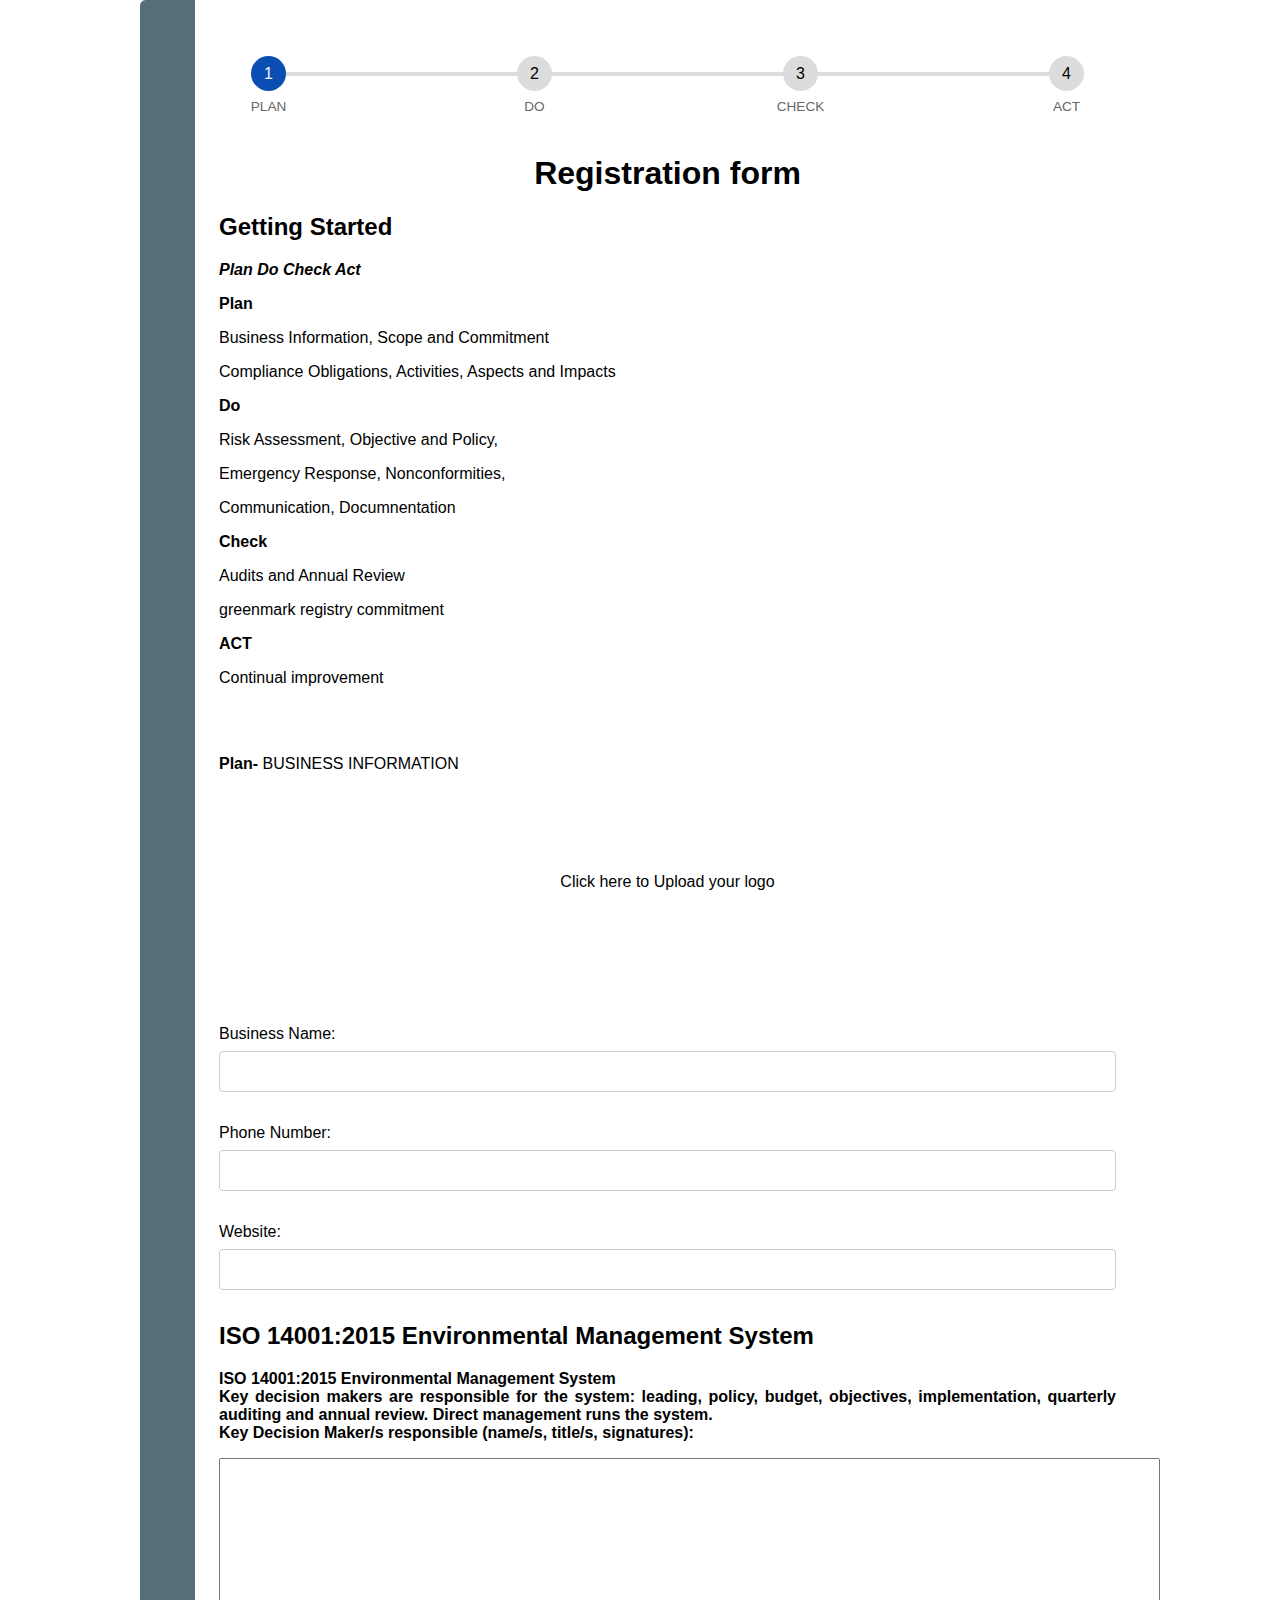
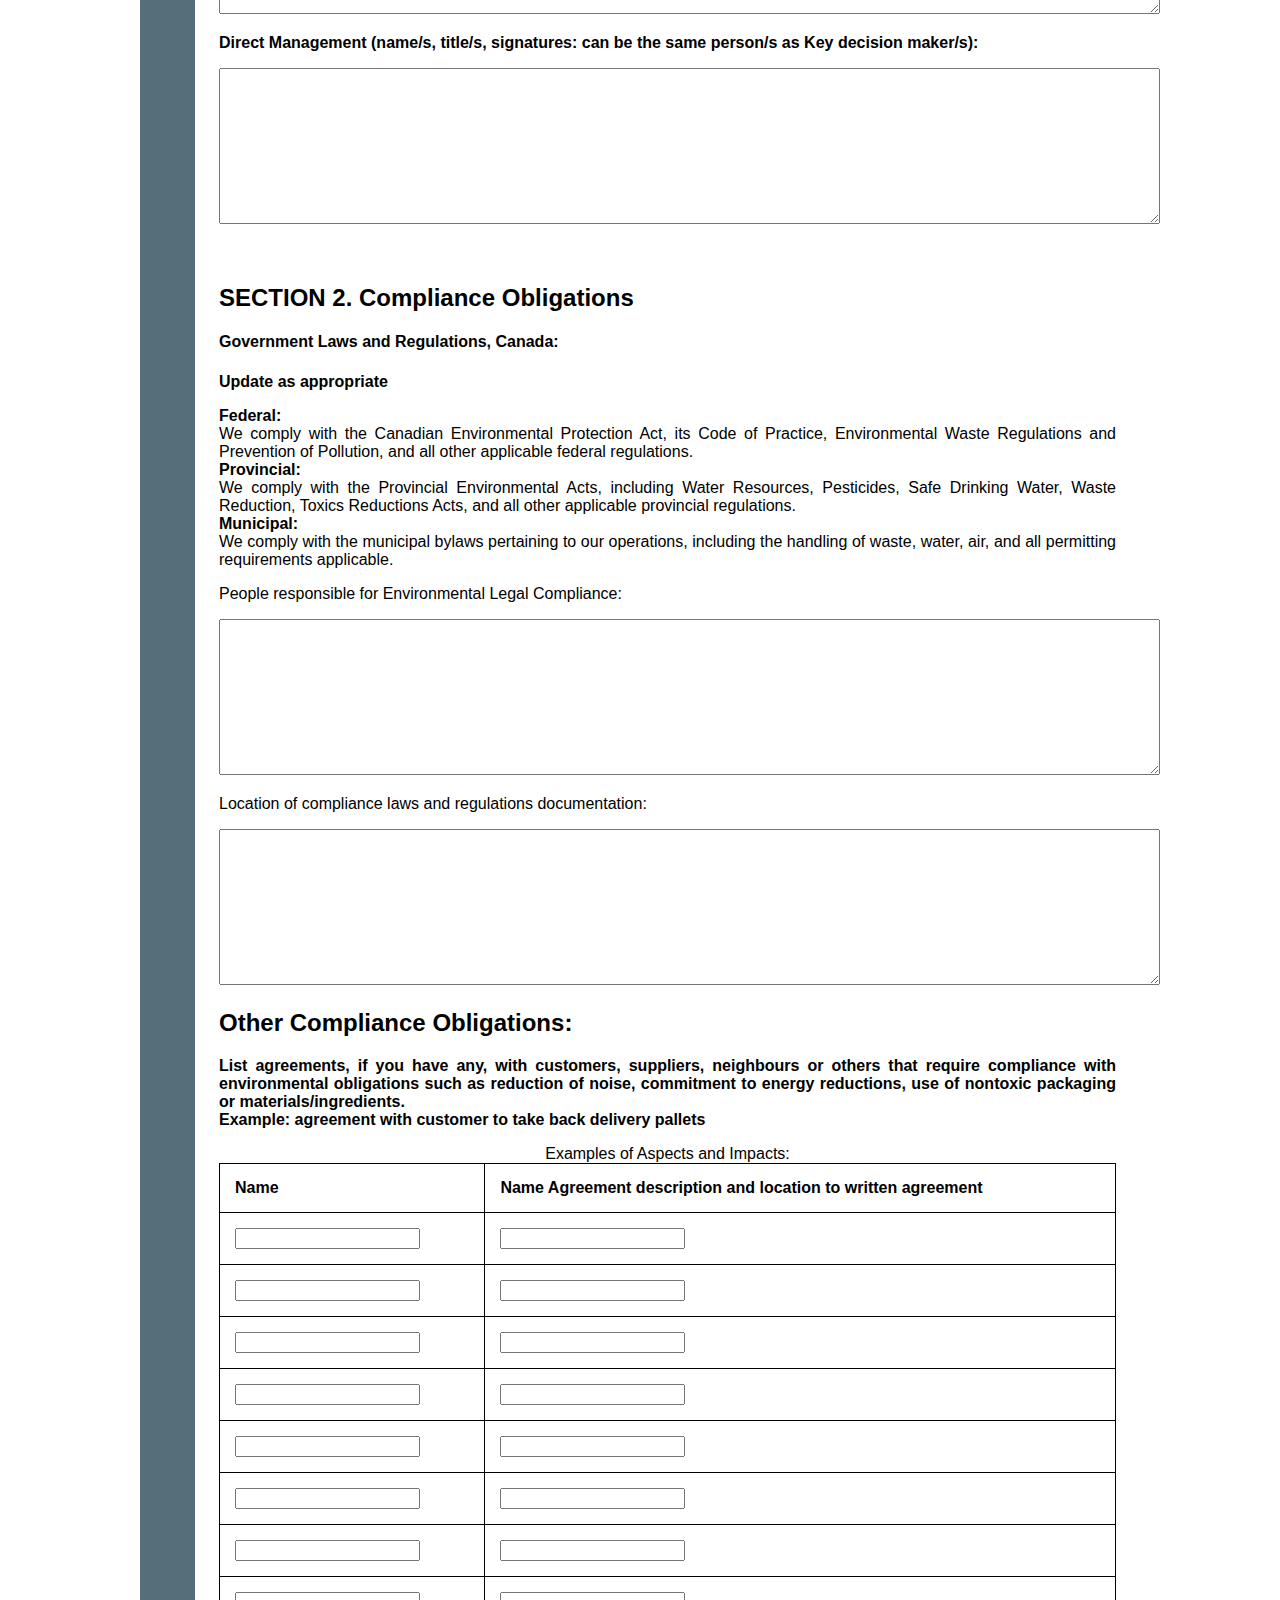
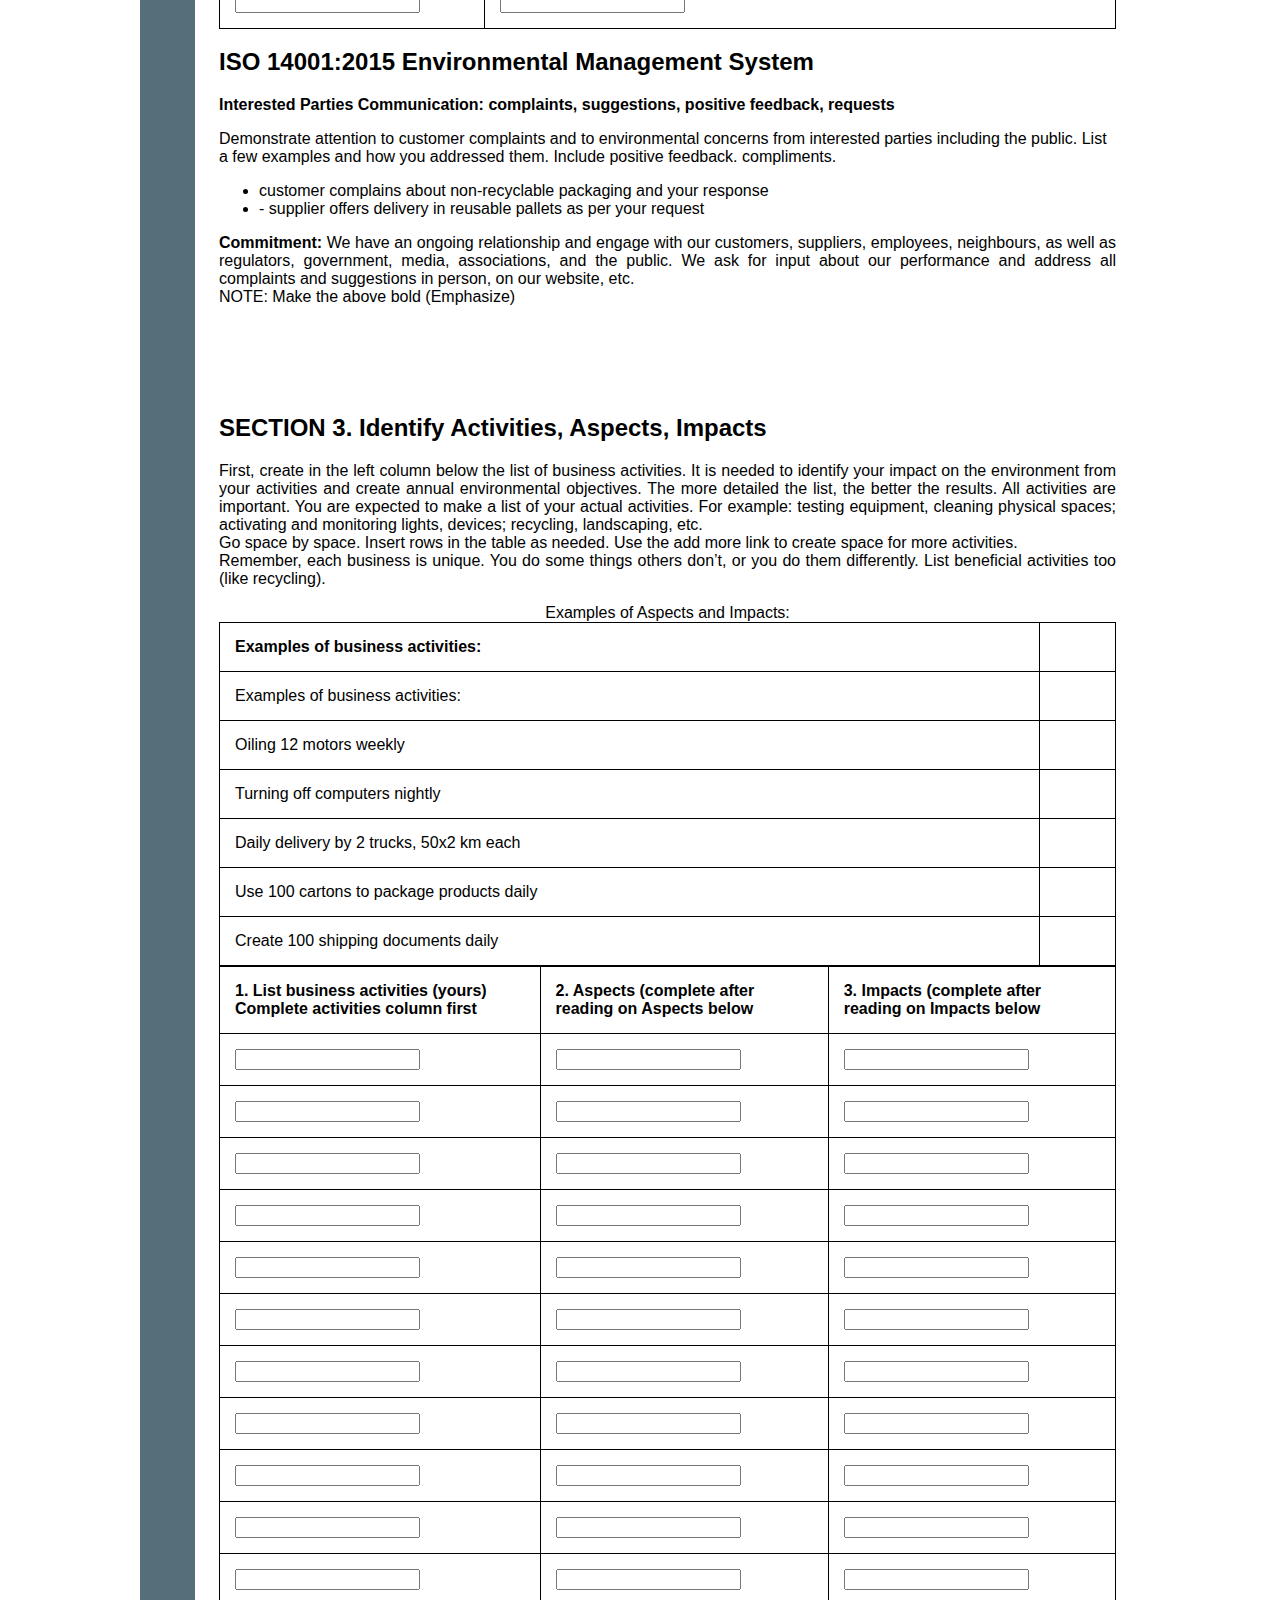
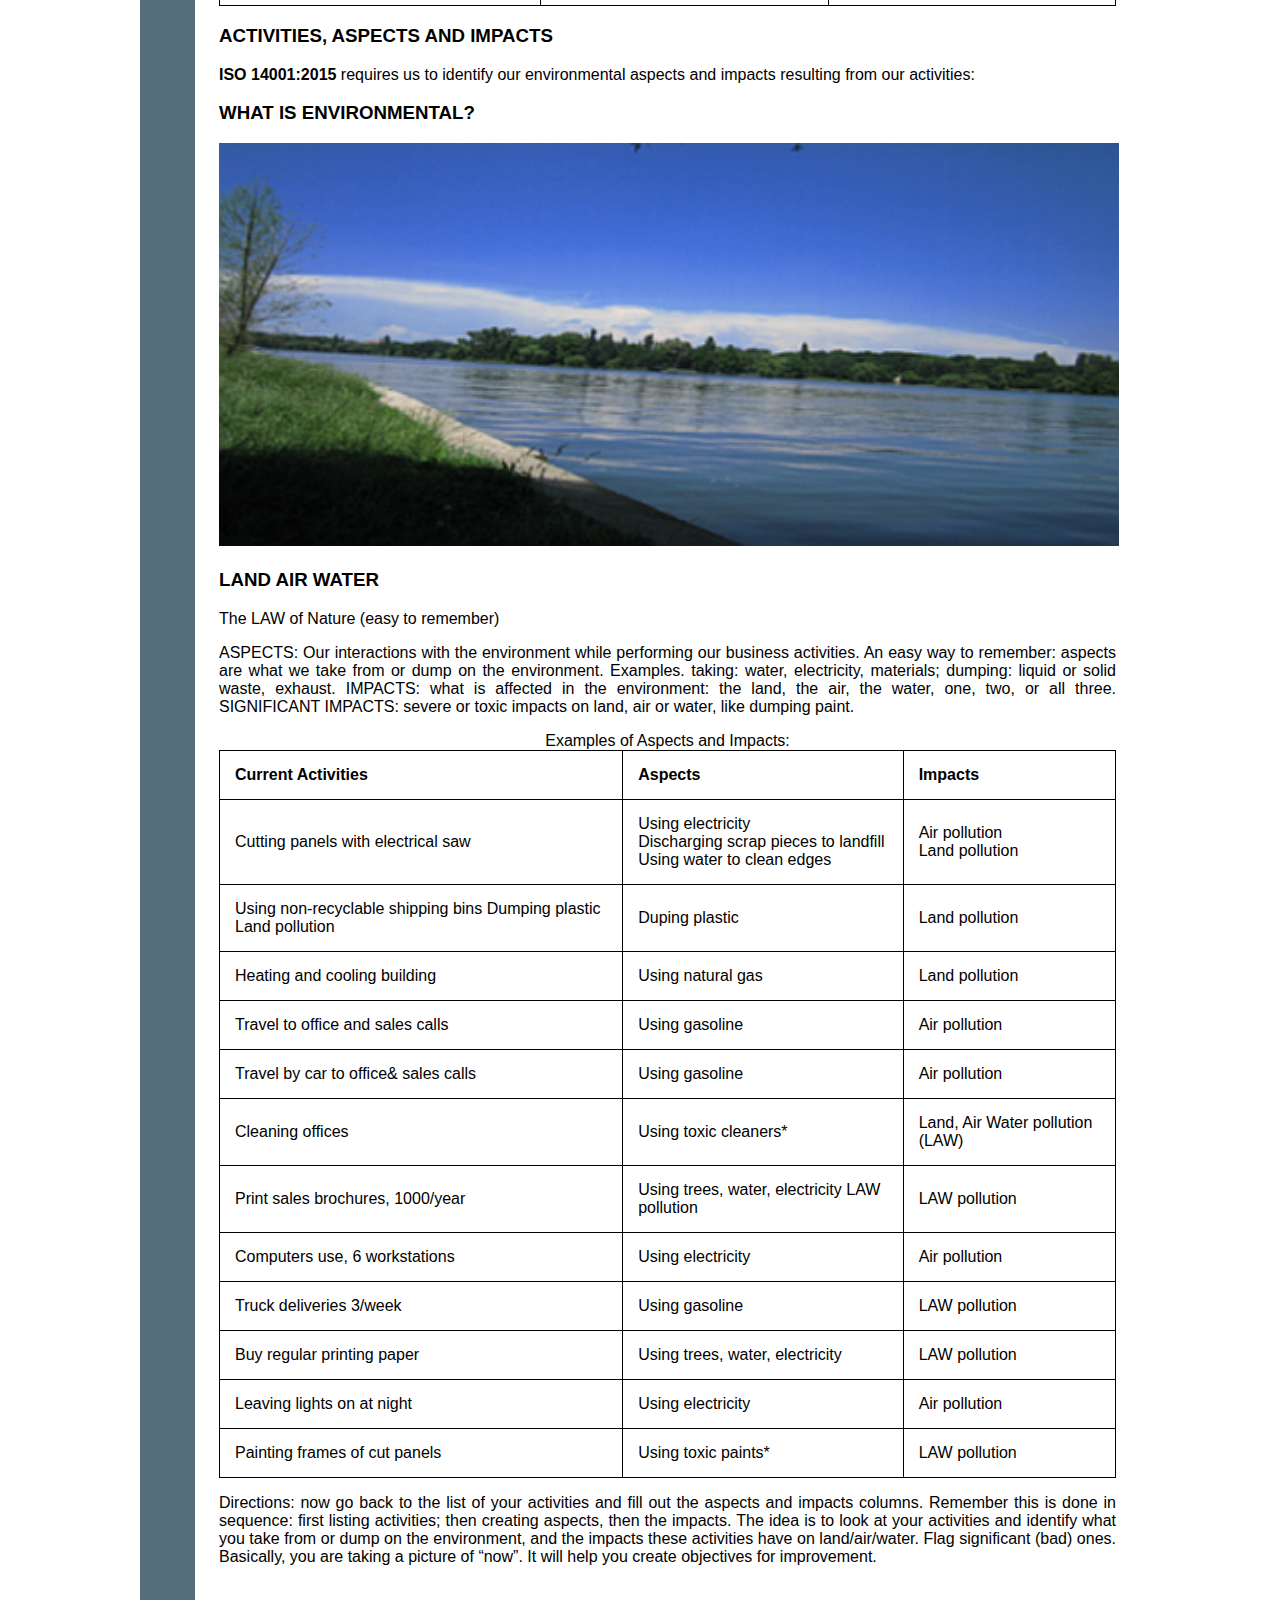
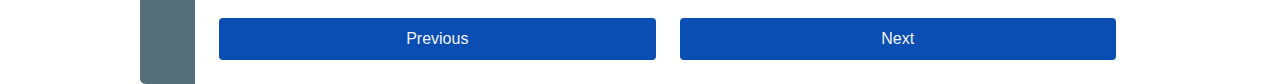
==== index.html @ 04551103 "This is the first form, and it has been segmented into four sections" ====
<!DOCTYPE html>
<html lang="en">

<head>
    <meta charset="UTF-8" />
    <meta http-equiv="X-UA-Compatible" content="IE=edge" />
    <meta name="viewport" content="width=device-width, initial-scale=1.0" />
    <link rel="stylesheet" href="styling.css" />
    <script src="script.js" defer></script>
    <title>Registraion Form</title>
</head>

<body>

    <form class="form">

        <div class="progressbar">
            <div class="progress" id="progress"></div>

            <div class="progress-step progress-step-active" data-title="PLAN"></div>
            <div class="progress-step" data-title="DO"></div>
            <div class="progress-step" data-title="CHECK"></div>
            <div class="progress-step" data-title="ACT"></div>
            <!-- <div class="progress-step" data-title="Section 5"></div>
            <div class="progress-step" data-title="Section 6"></div>
            <div class="progress-step" data-title="Section 7"></div>
            <div class="progress-step" data-title="Section 8"></div>
            <div class="progress-step" data-title="Section 9"></div>
            <div class="progress-step" data-title="Section 10"></div>
            <div class="progress-step" data-title="Section 11"></div> -->
        </div>

        <h1 class="text-center">Registration form</h1>


        <div class="form-step form-step-active">
            <h2>Getting Started</h2>
            <p><strong><em>Plan Do Check Act</em></strong></p>
            <p><strong> Plan</strong></p>

            <p>Business Information, Scope and Commitment</p>
            <p>Compliance Obligations, Activities, Aspects and Impacts</p>

            <p><strong>Do</strong></p>
            <p>Risk Assessment, Objective and Policy,</p>
            <p>Emergency Response, Nonconformities,</p>
            <p>Communication, Documnentation</p>

            <p><strong>Check</strong></p>
            <p>Audits and Annual Review</p>
            <p>greenmark registry commitment</p>

            <p><strong>ACT</strong></p>
            <p>Continual improvement</p>


            <br><br>
            <!-- <div class="">
                <a href="#" class="btn btn-next width-50 ml-auto">Next</a>
            </div> -->
        



            <!-- Section 1 -->
       
            <p><strong>Plan-</strong> BUSINESS INFORMATION</p>
            <div class="business_logo">
                <p><input type="file" accept="image/*" name="image" id="file" onchange="loadFile(event)"
                        style="display: none;"></p>
                <p><label class="upload_logo" for="file" style="cursor: pointer;">Click here to Upload your logo</label>
                </p>
                <p class="logo_output"><img id="output" width="200" /></p>
            </div>

            <div class="input-group">
                <label for="username">Business Name:</label>
                <input type="text" name="username" id="business-name" class="input" />
            </div>

            <div class="input-group">
                <label for="username">Phone Number:</label>
                <input type="number" name="username" id="business-name" class="input" />
            </div>

            <div class="input-group">
                <label for="sername">Website:</label>
                <input type="text" name="username" id="business-name" class="input" />
            </div>

            <div>
                <h2>ISO 14001:2015 Environmental Management System </h2>
                <P><strong>ISO 14001:2015 Environmental Management System <br>Key decision makers are responsible for
                        the system: leading, policy, budget, objectives, implementation, quarterly auditing and annual
                        review. Direct management runs the system. <br>Key Decision Maker/s responsible (name/s,
                        title/s, signatures): </strong></P>

                <textarea name="" id="" cols="115" rows="10"></textarea>

                <p><strong>Direct Management (name/s, title/s, signatures: can be the same person/s as Key decision
                        maker/s):</strong></p>
                <textarea name="" id="" cols="115" rows="10"></textarea>
            </div>

            <br><br>
           
        



            <!-- Section 2 -->
        
            <h2>SECTION 2. Compliance Obligations</h2>
            <h4>Government Laws and Regulations, Canada: </h4>
            <p><strong>Update as appropriate</strong></p>
            <p><strong>Federal:</strong> <br>
                We comply with the Canadian Environmental Protection Act, its Code of Practice, Environmental Waste
                Regulations and Prevention of Pollution, and all other applicable federal regulations. <br>
                <strong>Provincial:</strong> <br>
                We comply with the Provincial Environmental Acts, including Water Resources, Pesticides, Safe Drinking
                Water, Waste Reduction, Toxics Reductions Acts, and all other applicable provincial regulations. <br>
                <strong>Municipal:</strong> <br>
                We comply with the municipal bylaws pertaining to our operations, including the handling of waste,
                water, air, and all permitting requirements applicable.
            </p>

            <div>
                <p>People responsible for Environmental Legal Compliance: </p>
                <textarea name="" id="" cols="115" rows="10"></textarea>
            </div>

            <div>
                <p>Location of compliance laws and regulations documentation:</p>
                <textarea name="" id="" cols="115" rows="10"></textarea>
            </div>

            <h2>Other Compliance Obligations:</h2>
            <p><strong>List agreements, if you have any, with customers, suppliers, neighbours or others that require
                    compliance with environmental obligations such as reduction of noise, commitment to energy
                    reductions, use of nontoxic packaging or materials/ingredients. <br>
                    Example: agreement with customer to take back delivery pallets
                </strong></p>


            <table>
                <caption>Examples of Aspects and Impacts:</caption>
                <tr>
                    <th>Name </th>
                    <th>Name Agreement description and location to written agreement </th>
                </tr>

                <tr>
                    <td><input type="text"></td>
                    <td> <input type="text"></td>
                </tr>

                <tr>
                    <td><input type="text"></td>
                    <td><input type="text"></td>
                </tr>

                <tr>
                    <td><input type="text"></td>
                    <td><input type="text"></td>
                </tr>


                <tr>
                    <td><input type="text"></td>
                    <td><input type="text"></td>
                </tr>

                <tr>
                    <td><input type="text"></td>
                    <td><input type="text"></td>
                </tr>

                <tr>
                    <td><input type="text"></td>
                    <td><input type="text"></td>
                </tr>

                <tr>
                    <td><input type="text"></td>
                    <td><input type="text"></td>
                </tr>

                <tr>
                    <td><input type="text"></td>
                    <td><input type="text"></td>
                </tr>
            </table>

            <h2>ISO 14001:2015 Environmental Management System</h2>
            <p><strong>Interested Parties Communication: complaints, suggestions, positive feedback, requests</strong></p>
            </p> Demonstrate attention to customer complaints and to environmental concerns from interested parties
                including the public. List a few examples and how you addressed them. Include positive feedback.
                compliments.
            <ul>
                <li>customer complains about non-recyclable packaging and your response

                </li>

                <li>- supplier offers delivery in reusable pallets as per your request
                </li>
            </ul>

            <p><strong>Commitment:</strong> We have an ongoing relationship and engage with our customers, suppliers,
                employees, neighbours, as well as regulators, government, media, associations, and the public. We ask
                for input about our performance and address all complaints and suggestions in person, on our website,
                etc. <br>
                NOTE: Make the above bold (Emphasize)
            </p>


                <br><br>

            <br><br>
           
       


            <h2>SECTION 3. Identify Activities, Aspects, Impacts </h2>

            <p>First, create in the left column below the list of business activities. It is needed to identify your
                impact on the environment from your activities and create annual environmental objectives. The more
                detailed the list, the better the results. All activities are important. You are expected to make a list
                of your actual activities. For example: testing equipment, cleaning physical spaces; activating and
                monitoring lights, devices; recycling, landscaping, etc. <br>Go space by space. Insert rows in the table
                as needed. Use the add more link to create space for more activities. <br>Remember, each business is
                unique. You do some things others don’t, or you do them differently. List beneficial activities too
                (like recycling). </p>


            <table>
                <caption>Examples of Aspects and Impacts:</caption>
                <tr>
                    <th>Examples of business activities: </th>
                    <th></th>
                </tr>

                <tr>
                    <td>Examples of business activities: </td>
                    <td></td>
                </tr>

                <tr>
                    <td>Oiling 12 motors weekly</td>
                    <td></td>
                </tr>

                <tr>
                    <td>Turning off computers nightly</td>
                    <td></td>
                </tr>


                <tr>
                    <td>Daily delivery by 2 trucks, 50x2 km each</td>
                    <td></td>
                </tr>

                <tr>
                    <td>Use 100 cartons to package products daily</td>
                    <td></td>
                </tr>

                <tr>
                    <td>Create 100 shipping documents daily</td>
                    <td></td>
                </tr>
            </table>



            <table>
                <tr>
                    <th>1. List business activities (yours)
                        Complete activities column first
                    </th>
                    <th>2. Aspects (complete after reading on Aspects below
                    </th>
                    <th>3. Impacts (complete after reading on Impacts below</th>
                </tr>

                <tr>
                    <td><input type="text"></td>
                    <td> <input type="text"></td>
                    <td> <input type="text"></td>
                </tr>

                <tr>
                    <td><input type="text"></td>
                    <td> <input type="text"></td>
                    <td> <input type="text"></td>
                </tr>

                <tr>
                    <td><input type="text"></td>
                    <td> <input type="text"></td>
                    <td> <input type="text"></td>
                </tr>


                <tr>
                    <td><input type="text"></td>
                    <td> <input type="text"></td>
                    <td> <input type="text"></td>
                </tr>

                <tr>
                    <td><input type="text"></td>
                    <td> <input type="text"></td>
                    <td> <input type="text"></td>
                </tr>

                <tr>
                    <td><input type="text"></td>
                    <td> <input type="text"></td>
                    <td> <input type="text"></td>
                </tr>

                <tr>
                    <td><input type="text"></td>
                    <td> <input type="text"></td>
                    <td> <input type="text"></td>
                </tr>

                <tr>
                    <td><input type="text"></td>
                    <td> <input type="text"></td>
                    <td> <input type="text"></td>
                </tr>

                <tr>
                    <td><input type="text"></td>
                    <td> <input type="text"></td>
                    <td> <input type="text"></td>
                </tr>

                <tr>
                    <td><input type="text"></td>
                    <td> <input type="text"></td>
                    <td> <input type="text"></td>
                </tr>

                <tr>
                    <td><input type="text"></td>
                    <td> <input type="text"></td>
                    <td> <input type="text"></td>
                </tr>
            </table>


            <h3>ACTIVITIES, ASPECTS AND IMPACTS</h3>
            <p><strong> ISO 14001:2015</strong> requires us to identify our environmental aspects and impacts resulting
                from our activities:</p>

            <h3>WHAT IS ENVIRONMENTAL?</h3>
            <img src="images/Law-of-Nature.png" style="width:900px" alt="Law-of-Nature">
            <h3>LAND AIR WATER </h3>
            <p>The LAW of Nature (easy to remember)</p>

            <p>ASPECTS: Our interactions with the environment while performing our business activities. An easy way to
                remember: aspects are what we take from or dump on the environment. Examples. taking: water,
                electricity, materials; dumping: liquid or solid waste, exhaust. IMPACTS: what is affected in the
                environment: the land, the air, the water, one, two, or all three. SIGNIFICANT IMPACTS: severe or toxic
                impacts on land, air or water, like dumping paint.</p>


            <table>
                <caption>Examples of Aspects and Impacts:</caption>
                <tr>
                    <th>Current Activities</th>
                    <th>Aspects </th>
                    <th>Impacts</th>
                </tr>

                <tr>
                    <td>Cutting panels with electrical saw</td>
                    <td> Using electricity <br>
                        Discharging scrap pieces to landfill <br>Using water to clean edges</td>
                    <td>Air pollution <br> Land pollution </td>
                </tr>

                <tr>
                    <td>Using non-recyclable shipping bins Dumping plastic Land pollution</td>
                    <td>Duping plastic</td>
                    <td>Land pollution</td>
                </tr>

                <tr>
                    <td>Heating and cooling building </td>
                    <td>Using natural gas</td>
                    <td>Land pollution</td>
                </tr>


                <tr>
                    <td>Travel to office and sales calls</td>
                    <td>Using gasoline</td>
                    <td>Air pollution</td>
                </tr>

                <tr>
                    <td>Travel by car to office& sales calls </td>
                    <td>Using gasoline</td>
                    <td>Air pollution</td>
                </tr>

                <tr>
                    <td>Cleaning offices</td>
                    <td>Using toxic cleaners*</td>
                    <td>Land, Air Water pollution (LAW)</td>
                </tr>

                <tr>
                    <td>Print sales brochures, 1000/year </td>
                    <td>Using trees, water, electricity LAW pollution</td>
                    <td>LAW pollution</td>
                </tr>

                <tr>
                    <td>Computers use, 6 workstations</td>
                    <td>Using electricity</td>
                    <td>Air pollution</td>
                </tr>

                <tr>
                    <td>Truck deliveries 3/week</td>
                    <td>Using gasoline</td>
                    <td>LAW pollution</td>
                </tr>

                <tr>
                    <td>Buy regular printing paper</td>
                    <td>Using trees, water, electricity </td>
                    <td>LAW pollution</td>
                </tr>

                <tr>
                    <td>Leaving lights on at night</td>
                    <td>Using electricity</td>
                    <td>Air pollution</td>
                </tr>

                <tr>
                    <td>Painting frames of cut panels</td>
                    <td>Using toxic paints*</td>
                    <td>LAW pollution</td>
                </tr>
            </table>

            <p>Directions: now go back to the list of your activities and fill out the aspects and impacts columns.
                Remember this is done in sequence: first listing activities; then creating aspects, then the impacts.
                The idea is to look at your activities and identify what you take from or dump on the environment, and
                the impacts these activities have on land/air/water. Flag significant (bad) ones. Basically, you are
                taking a picture of “now”. It will help you create objectives for improvement.</p>

            <br><br>
            <div class="btns-group">
                <a href="#" class="btn btn-prev">Previous</a>
                <a href="#" class="btn btn-next">Next</a>
            </div>
            
        </div>

        <!-- section for DO -->
        <!-- Section 4 -->
        <div class="form-step">
            <h2>SECTION 4. Risk Assessment:</h2>
            <p>Identification of potential THREATS of negative impacts on land air and water from your actions.
                Examples: spills, fire, flooding, breakage of equipment, power outages, gas release, noise, pest
                invasion, chemical contamination.</p>


            <div>
                <table width="200">
                    <caption>Example (4):</caption>
                    <tbody>
                        <tr>
                            <th>Threats /possible emergencies resulting from business activity
                            </th>

                            <th>Negative impact on the environment</th>

                            <th>Probability of it happening High/Medium/ Low</th>

                            <th>How significant: Major/Medium/Low </th>
                        </tr>

                        <tr>
                            <td>Oil spill while lubricating medium size electrical saw on factory floor, needs cleanup
                            </td>

                            <td>Waste of oil, cleanup with chemicals </td>

                            <td>Medium</td>

                            <td>Major</td>
                            </td>
                        </tr>

                        <tr>
                            <td>Oil spill while lubricating medium size electrical saw on factory floor, needs cleanup
                            </td>

                            <td>Waste of oil, contamination of land and water resources </td>

                            <td>Medium</td>

                            <td>Major</td>
                            </td>
                        </tr>

                        <tr>
                            <td>Cutting machine left idling</td>

                            <td>Waste of electricity, air pollution, machine life shortened</td>

                            <td> High</td>

                            <td>Low</td>
                            </td>
                        </tr>

                        <tr>
                            <td>3 trucks idling daily 2 hours</td>

                            <td>Air pollution</td>

                            <td>Medium</td>

                            <td>Medium</td>
                            </td>
                        </tr>
                    </tbody>

                </table>


                

                <h2>Risk Assessment: </h2>
                <p>Assess your potential threats and negative impacts on land, air, water and opportunities. Add rows as
                    needed. ISO principle: PREVENTION OF POLLUTION</p>

                <table width="200">
                    <tbody>
                        <tr>
                            <th>Threats /possible emergencies resulting in negative impacts to land/air/water</th>

                            <th>Risk: High, Medium, Low</th>

                            <th>Impact: High,
                                Medium, Low
                            </th>

                            <th>Opportunities to reduce threats and improve performance</th>
                        </tr>

                        <tr>
                            <td><input type="text">
                            </td>

                            <td><input type="text"></td>

                            <td><input type="text"></td>

                            <td><input type="text"></td>
                        </tr>

                        <tr>
                            <td><input type="text"></td>

                            <td><input type="text"></td>

                            <td><input type="text"></td>

                            <td><input type="text"></td>
                        </tr>

                        <tr>
                            <td><input type="text"></td>

                            <td><input type="text"></td>

                            <td><input type="text"></td>

                            <td><input type="text"></td>
                        </tr>

                        <tr>
                            <td><input type="text"></td>

                            <td><input type="text"></td>

                            <td><input type="text"></td>

                            <td><input type="text"></td>
                        </tr>

                        <tr>
                            <td><input type="text"></td>

                            <td><input type="text"></td>

                            <td><input type="text"></td>

                            <td><input type="text"></td>
                        </tr>

                        <tr>
                            <td><input type="text"></td>

                            <td><input type="text"></td>

                            <td><input type="text"></td>

                            <td><input type="text"></td>
                        </tr>
                    </tbody>

                </table>
            </div>    


            <br><br>
            
        


            <!-- Section 5 -->
            <h2>Section 5. Objectives:</h2>
                    <p>the initiatives we take to improve environmental performance.
                        This is the key section of the system. All the work done till now is to ensure we put in place
                        and
                        achieve new annual Environmental Objectives. Please review your activities, aspects and impacts
                        above, then choose your environmental objectives for the year. Address activities with
                        significant
                        negative impacts first with appropriate objectives. Be proactive in your choice of bold
                        objectives,
                        but be aware: they should be carefully chosen not to overpromise and under-deliver
                        (greenwashing),
                        using SMART OBJECTIVES to achieve 100% compliance:
                    </p>

                    <p>Example of a SMART objective (3): <br>
                        Specific: save electricity; Measurable: 4%; Actionable: turn-off switch; Realistic: doable;
                        Time:
                        nightly
                    </p>

                    <div>
                        <table width="200">
                            <caption>Examples of Objectives (2): Time based: nightly</caption>
                            <tbody>
                                <tr>
                                    <th>ACTIVITY</th>

                                    <th>ASPECT</th>

                                    <th>OBJECTIVE</th>

                                    <th>ACTION </th>

                                    <th>COST EST $ </th>

                                    <th>START/RESP</th>
                                </tr>

                                <tr>
                                    <td>OLighting
                                        (20 FL lights) </td>

                                    <td>Using electricity </td>

                                    <td>Reduce by 4%</td>

                                    <td>Turn off lights at end of day
                                        Kwh saved:
                                    </td>

                                    <td>Current <br> $
                                        New $
                                    </td>

                                    <td>Feb 1 2021
                                        Jim Long Facilities Mgr
                                    </td>
                                    </td>
                                </tr>

                                <tr>
                                    <td>Cutting panels</td>

                                    <td>Using electricity</td>

                                    <td>Reduce by 6%</td>


                                    <td>Stop idling saws between batches
                                        Kwh saved:
                                    </td>

                                    <td>Current <br> $
                                        New $
                                    </td>


                                    <td>Operators
                                        March 1 2021</td>
                                </tr>

                                <tr>
                                    <td>g</td>

                                    <td>Using electricity</td>

                                    <td>Reduce by 10%</td>

                                    <td>Kwh total saved:</td>

                                    <td>Total: $/($)</td>

                                    <td></td>
                                </tr>
                            </tbody>

                        </table>
                    </div>


                    <h2>OBJECTIVES: THE FEASIBILITY STUDY OPTION:</h2>
                    <p>When you do not have a solution to a significant aspect and impact, you can still address it by
                        creating a feasibility study - looking into possible options available to address the issue. The
                        feasibility study allows you to demonstrate that you are not neglecting the significant impact,
                        but
                        do not yet have a solution, and therefore cannot commit to remove the significant impact. You
                        may or
                        may not find a solution by year end, but you document your actions looking for a solution.
                        Example:
                        you may not have found a VOC free paint to replace the toxic one in the example below. In this
                        case,
                        the objective is as follows:

                        Feasibility study to search for a VOC free paint, Al Hurlich responsible, 30 hours by Dec. 2021.
                    </p>

                    <ol>
                        <li>Specific: search for and test VOC free paints on panel surfaces that are effective

                        <li>Measurable: research available suppliers of paints data base by April</li>

                        <li>Actionable: purchase 10 gallons new VOC free paint use as test on 10 panels/do 5 quality
                            control
                            tests by August</li>
                        <li>Realistic: recommended by paint manufacturer based on prior testing</li>

                        <li>Time based: decision re purchasing new paint December 2021</li>
                    </ol>

                    <!-- Click here for form to use for a feasibility study project* -->

                    <h2>Environmental Annual Objectives to reduce negative impacts on land/air/water
                        (add rows if needed for additional objectives, carefully chosen to ensure implementation):
                    </h2>

                    <div>
                        <table width="200">
                            <caption>Environmental Annual Objectives to reduce negative impacts on land/air/water (add
                                rows
                                if needed for additional objectives, carefully chosen to ensure implementation):
                            </caption>

                            <tbody>
                                <tr>
                                    <th>Activities chosen to address with objectives(copy from Activities list)
                                    </th>

                                    <th>Objectives (SMART)</th>

                                    <th>Cost estimate</th>

                                    <th>Start date </th>

                                    <th>End date</th>

                                    <th>Person In Charge</th>
                                </tr>

                                <tr>
                                    <td><input type="text"> </td>
                                    <td><input type="text"> </td>
                                    <td><input type="text"> </td>
                                    <td><input type="text"> </td>
                                    <td><input type="text"> </td>
                                    <td><input type="text"> </td>
                                </tr>

                                <tr>
                                    <td><input type="text"> </td>
                                    <td><input type="text"> </td>
                                    <td><input type="text"> </td>
                                    <td><input type="text"> </td>
                                    <td><input type="text"> </td>
                                    <td><input type="text"> </td>
                                </tr>

                                <tr>
                                    <td><input type="text"> </td>
                                    <td><input type="text"> </td>
                                    <td><input type="text"> </td>
                                    <td><input type="text"> </td>
                                    <td><input type="text"> </td>
                                    <td><input type="text"> </td>
                                </tr>

                                <tr>
                                    <td><input type="text"> </td>
                                    <td><input type="text"> </td>
                                    <td><input type="text"> </td>
                                    <td><input type="text"> </td>
                                    <td><input type="text"> </td>
                                    <td><input type="text"> </td>
                                </tr>

                                <tr>
                                    <td><input type="text"> </td>
                                    <td><input type="text"> </td>
                                    <td><input type="text"> </td>
                                    <td><input type="text"> </td>
                                    <td><input type="text"> </td>
                                    <td><input type="text"> </td>
                                </tr>
                            </tbody>
                        </table>

                    </div>

                    <!-- Calculation will be here -->

                    <h3>Objectives: Operational Procedures</h3>

                    <p>Operational Procedures documentation is required by ISO 14001:2015 only for Emergency Response
                        Activities. Other operational procedures do not have to be documented specifically for the
                        Environmental Management System, but are recommended where needed to enable smooth
                        implementation of
                        the system. Template below:</p>

                    <h4>Operational Procedures </h4>

                    <table width="200">
                        <caption>(more detailed procedures where necessary can be attached in Appendix):</caption>

                        <tbody>
                            <tr>
                                <th>Objectives that meets procedures</th>

                                <th>Trainer</th>

                                <th>Who is to be trained</th>

                                <th>Start date </th>

                                <th>End date</th>

                                <th>Person In Charge</th>
                            </tr>

                            <tr>
                                <td><input type="text"> </td>
                                <td><input type="text"> </td>
                                <td><input type="text"> </td>
                                <td><input type="text"> </td>
                                <td><input type="text"> </td>
                                <td><input type="text"> </td>
                            </tr>

                            <tr>
                                <td><input type="text"> </td>
                                <td><input type="text"> </td>
                                <td><input type="text"> </td>
                                <td><input type="text"> </td>
                                <td><input type="text"> </td>
                                <td><input type="text"> </td>
                            </tr>

                            <tr>
                                <td><input type="text"> </td>
                                <td><input type="text"> </td>
                                <td><input type="text"> </td>
                                <td><input type="text"> </td>
                                <td><input type="text"> </td>
                                <td><input type="text"> </td>
                            </tr>

                            <tr>
                                <td><input type="text"> </td>
                                <td><input type="text"> </td>
                                <td><input type="text"> </td>
                                <td><input type="text"> </td>
                                <td><input type="text"> </td>
                                <td><input type="text"> </td>
                            </tr>

                            <tr>
                                <td><input type="text"> </td>
                                <td><input type="text"> </td>
                                <td><input type="text"> </td>
                                <td><input type="text"> </td>
                                <td><input type="text"> </td>
                                <td><input type="text"> </td>
                            </tr>
                        </tbody>
                    </table>



                    <br><br>          


                    <!-- Section 6 -->
        
                 <h4>SECTION 6: Emergency Response: Environmental Emergencies Procedures </h4>

                     <table width="200">
                        <tbody>
                             <tr>
                                 <th>Potential Emergency</th>

                                <th>Procedure</th>

                        <th>Company Internal
                            Contacts Info
                        </th>

                        <th>Outside Emergency Contacts Info</th>
                    </tr>

                    <tr>
                        <td> Chemical contamination</td>
                        <td><input type="text"> </td>
                        <td><input type="text"> </td>
                        <td><input type="text"> </td>
                    </tr>

                    <tr>
                        <td>Water flooding</td>
                        <td><input type="text"> </td>
                        <td><input type="text"> </td>
                        <td><input type="text"> </td>
                    </tr>

                    <tr>
                        <td>Electrical outage</td>
                        <td><input type="text"> </td>
                        <td><input type="text"> </td>
                        <td><input type="text"> </td>
                    </tr>

                    <tr>
                        <td>Pest infestation</td>
                        <td><input type="text"> </td>
                        <td><input type="text"> </td>
                        <td><input type="text"> </td>
                    </tr>

                    <tr>
                        <td>Waste management </td>
                        <td><input type="text"> </td>
                        <td><input type="text"> </td>
                        <td><input type="text"> </td>
                    </tr>

                    <tr>
                        <td>Other</td>
                        <td><input type="text"> </td>
                        <td><input type="text"> </td>
                        <td><input type="text"> </td>
                    </tr>
                </tbody>
            </table>

            <br><br>
            <div class="btns-group">
                <a href="#" class="btn btn-prev">Previous</a>
                <a href="#" class="btn btn-next">Next</a>
            </div>
        </div>

        <!-- Section for CHECK -->
        <!-- Section 7 -->
        <div class="form-step">
            <h2>SECTION 7: Policy</h2>
                    <p>Now create your Environmental Policy, your flagship declaration of your commitment to the
                        environment. Posted publicly in business office, on website and social media
                        You It can be as long as you wish, as long as it includes the compliance with laws and
                        regulations, conforming to ISO 14001:2015, and continual improvement. In the last section the
                        company commits to specific improvements in certain areas of its operations, based on its
                        objectives (see Policy example here):
                    </p>

                    <h3>Environmental Policy</h3>

                    <!-- Auto populate business name -->

                    <p>complies with <br>
                        and follows all environmental laws and regulations <br>
                        affecting its operations,
                        conforms to and follows the ISO 14001:2015 Environmental Standard, <br>
                        and commits to continual improvement. <br>
                        We aim to reduce energy use, <br>
                        reduce waste from operations, <br>
                        and increase environmental training of our employees, <br>
                        thus contributing to the necessary significant reductions <br>
                        in carbon emissions to achieve global climate change objectives.
                    </p>

            <br><br>
            


            <!-- Section 8 -->
        
            <h3>SECTION 8:</h3>
            <h4> Non-conformities.</h4>
            <p>These are incidents when there is a breakdown in compliance and requirements are not followed.
                The Correct Errors Sheet should be used to identify, analyze, find solutions, communicate
                internally and document. These are important for auditors when they evaluate compliance with
                objectives.</p>

            <p><i>Example of Correct Errors Sheet to fix non-conformities:</i></p>
            <p>Discuss, fix, complete and file in Appendix every time an action or a procedure to achieve an
                Objective is not followed. Keep blanks available in a visible place where activities occur.
                Required to be in compliance.</p>

            <table>
                <tr>
                    <td>Error details (what, when, where, who): <br> Electrical saw operator idled equipment
                        while not in use.</td>
                </tr>

                <tr>
                    <td>Root Cause (why): <br>
                        New temporary employee, did not receive proper procedure training when started work.
                    </td>
                </tr>

                <tr>
                    <td>Correction completed (date): <br> Within one week of non-compliance</td>
                </tr>
            </table>

            <p><em><u>Link to Non-Conformities Correct Errors Blank Template <br>
                        Link to filed Past Non-Conformities List
                    </u></em></p>

            <br><br>


            <!-- Section 9 -->
        
            <h2>SECTION 9: Communication Log:</h2>
                    <p><strong><u>Communication of the Environmental Management System throughout the business is
                                required to inform, achieve teamwork in achieving objectives and continual improvement.
                                The log documents the ongoing communication activities. Many activities require
                                additional communications.</u></strong></p>

                    <table>
                        <caption>MY NOTE: Just fill in the blanks</caption>
                        <tr>
                            <th>Subject</th>
                            <th>How communicated</th>
                            <th>Who is responsible</th>
                            <th>Who receives</th>
                            <th>When</th>
                        </tr>

                        <tr>
                            <td>Government Laws and Regulations</td>
                            <td>Announcements, reports, emails, messages, training</td>
                            <td><input type="text"></td>
                            <td><input type="text"></td>
                            <td><input type="text"></td>
                        </tr>

                        <tr>
                            <td>Environmental Aspects and Impacts Meetings, training, audits, online system document
                            </td>
                            <td>Meetings, training, audits, online system document</td>
                            <td><input type="text"></td>
                            <td><input type="text"></td>
                            <td><input type="text"></td>
                        </tr>

                        <tr>
                            <td>Government Laws and Regulations</td>
                            <td>Announcements, reports, emails, messages, training</td>
                            <td><input type="text"></td>
                            <td><input type="text"></td>
                            <td><input type="text"></td>
                        </tr>

                        <tr>
                            <td>Objectives, Procedures</td>
                            <td>Meetings, on the job; cards/devices; training;</td>
                            <td><input type="text"></td>
                            <td><input type="text"></td>
                            <td><input type="text"></td>
                        </tr>

                        <tr>
                            <td>Emergency Response <br> Resources</td>
                            <td>In office, on sites. where required</td>
                            <td><input type="text"></td>
                            <td><input type="text"></td>
                            <td><input type="text"></td>
                        </tr>

                        <tr>
                            <td>Training schedules</td>
                            <td>Employee communications</td>
                            <td><input type="text"></td>
                            <td><input type="text"></td>
                            <td><input type="text"></td>
                        </tr>

                        <tr>
                            <td>Non-conformities,
                                blanks and filled</td>
                            <td>Easily available to fill out, discuss, correct and review</td>
                            <td><input type="text"></td>
                            <td><input type="text"></td>
                            <td><input type="text"></td>
                        </tr>

                        <tr>
                            <td>Other EMS Information</td>
                            <td>Meetings, org. info, training, etc.</td>
                            <td><input type="text"></td>
                            <td><input type="text"></td>
                            <td><input type="text"></td>
                        </tr>
                    </table>



                    <h3>Environmental Management System</h3>
                    <h4>Marketing Strategies available from implementing the Environmental System</h4>

                    <table>
                        <tr>
                            <th>Area</th>
                            <th>Strategy</th>
                            <th>Benefit</th>
                            <th>Who receives</th>
                            <th>Cost</th>
                        </tr>

                        <tr>
                            <td>Environmental Policy </td>
                            <td>Communicate new organization policy to employees, service users, suppliers and the
                                public </td>
                            <td>On location, website,
                                in promotional materials, in meetings, media, shows, etc.
                            </td>
                            <td>Stronger organization profile with all stakeholders</td>
                            <td>Environmental
                                Policy Communicate new organization policy to employees, service users, suppliers and
                                the public On location, website,
                                in promotional materials, in meetings, media, shows, etc. Stronger organization profile
                                with all stakeholders Minimal if incorporated in current materials and activities;
                                higher if doing new campaign
                            </td>
                        </tr>

                        <tr>
                            <td>ISO 14001:2015
                                Environmental Management System
                                Implementation </td>
                            <td>On location, website,
                                in promotional materials, in meetings, trade shows, etc., community events
                            </td>
                            <td>Credibility; proof of disciplined approach; advantage vs. other organizations </td>
                            <td>Minimal if incorporated in current materials and activities; higher if using new
                                campaign</td>
                        </tr>

                        <tr>
                            <td>Positive changes impacting the environment: energy savings, reducing waste, buying
                                green, new initiatives, cost savings</td>
                            <td>ACommunicate to all stakeholders including the community at large</td>
                            <td>On location, website, in promotional materials, in meetings, shows, community events, in
                                various media</td>
                            <td>Employee satisfaction based on achieving concrete Objectives; role model to other
                                organizations; innovative profile</td>
                            <td>Positive changes impacting the environment: energy savings, reducing waste, buying
                                green, new initiatives, cost savings Communicate to all stakeholders including the
                                community at large On location, website,
                                in promotional materials, in meetings, shows, community events, in various media
                                Employee satisfaction based on achieving concrete Objectives; role model to other
                                organizations; innovative profile Minimal if incorporated in current materials and
                                activities; higher if using new campaign
                            </td>
                        </tr>
                    </table>


            <br><br>

             <!-- Section 10 -->
            <h3>SECTION 10: ISO Documentation Requirement Log:</h3>
            <table>
                <tr>
                    <th>Content</th>
                    <th>Where kept</th>
                    <th>Other location/links</th>
                    <th>Responsible</th>
                    <th>Date of last change</th>
                </tr>

                <tr>
                    <td>Regulatory permits and records</td>
                    <td>Legal documents main location</td>
                    <td><input type="text"></td>
                    <td><input type="text"></td>
                    <td><input type="text"></td>
                </tr>

                <tr>
                    <td>Environmental Aspects & Impacts</td>
                    <td>This document (EMS)</td>
                    <td><input type="text"></td>
                    <td><input type="text"></td>
                    <td><input type="text"></td>
                </tr>

                <tr>
                    <td>Policy</td>
                    <td>This document (EMS)</td>
                    <td><input type="text"></td>
                    <td><input type="text"></td>
                    <td><input type="text"></td>
                </tr>

                <tr>
                    <td>Objectives Actions and Procedures</td>
                    <td>This document (EMS)</td>
                    <td><input type="text"></td>
                    <td><input type="text"></td>
                    <td><input type="text"></td>
                </tr>

                <tr>
                    <td>Emergency Response (risks)</td>
                    <td>This document (EMS)</td>
                    <td><input type="text"></td>
                    <td><input type="text"></td>
                    <td><input type="text"></td>
                </tr>

                <tr>
                    <td>Communication Log</td>
                    <td>This document (EMS)</td>
                    <td><input type="text"></td>
                    <td><input type="text"></td>
                    <td><input type="text"></td>
                </tr>

                <tr>
                    <td>Training documents</td>
                    <td>This document (EMS)</td>
                    <td><input type="text"></td>
                    <td><input type="text"></td>
                    <td><input type="text"></td>
                </tr>

                <tr>
                    <td>Completed Correct Errors Sheets</td>
                    <td>This document (EMS)</td>
                    <td><input type="text"></td>
                    <td><input type="text"></td>
                    <td><input type="text"></td>
                </tr>

                <tr>
                    <td>Audits, Periodic and Annual Review</td>
                    <td>This document (EMS)</td>
                    <td><input type="text"></td>
                    <td><input type="text"></td>
                    <td><input type="text"></td>
                </tr>
            </table>

            <br><br>

            <!-- Section 11 -->
        
            <h2>SECTION 11: Audits and Management Review</h2>
            <h4>Periodic evaluations of the objectives achievement status should be undertaken, ideally
                every quarter</h4>
            <table>
                <caption>Objectives Achievement Evaluation Checkpoint 1: end of first quarter in annual
                    cycle (After 1st 3 months)</caption>
                <tr>
                    <th>Objective</th>
                    <th>Objective Achievement evaluation</th>
                    <th>Comments/next steps</th>
                    <th>Auditor name and signature </th>
                </tr>

                <tr>
                    <td><input type="text"></td>
                    <td><input type="text"></td>
                    <td><input type="text"></td>
                    <td><input type="text"></td>
                    <td><input type="text"></td>
                </tr>

                <tr>
                    <td><input type="text"></td>
                    <td><input type="text"></td>
                    <td><input type="text"></td>
                    <td><input type="text"></td>
                    <td><input type="text"></td>
                </tr>

                <tr>
                    <td><input type="text"></td>
                    <td><input type="text"></td>
                    <td><input type="text"></td>
                    <td><input type="text"></td>
                    <td><input type="text"></td>
                </tr>

                <tr>
                    <td><input type="text"></td>
                    <td><input type="text"></td>
                    <td><input type="text"></td>
                    <td><input type="text"></td>
                    <td><input type="text"></td>
                </tr>

                <tr>
                    <td><input type="text"></td>
                    <td><input type="text"></td>
                    <td><input type="text"></td>
                    <td><input type="text"></td>
                    <td><input type="text"></td>
                </tr>

                <tr>
                    <td><input type="text"></td>
                    <td><input type="text"></td>
                    <td><input type="text"></td>
                    <td><input type="text"></td>
                    <td><input type="text"></td>
                </tr>

                <tr>
                    <td><input type="text"></td>
                    <td><input type="text"></td>
                    <td><input type="text"></td>
                    <td><input type="text"></td>
                    <td><input type="text"></td>
                </tr>

                <tr>
                    <td><input type="text"></td>
                    <td<input type="text">
                        </td>
                        <td><input type="text"></td>
                        <td><input type="text"></td>
                        <td><input type="text"></td>
                </tr>

                <tr>
                    <td><input type="text"></td>
                    <td><input type="text"></td>
                    <td><input type="text"></td>
                    <td><input type="text"></td>
                    <td><input type="text"></td>
                </tr>

                <tr>
                    <td><input type="text"></td>
                    <td><input type="text"></td>
                    <td><input type="text"></td>
                    <td><input type="text"></td>
                    <td><input type="text"></td>
                </tr>

                <tr>
                    <td><input type="text"></td>
                    <td><input type="text"></td>
                    <td><input type="text"></td>
                    <td><input type="text"></td>
                    <td><input type="text"></td>
                </tr>

                <tr>
                    <td><input type="text"></td>
                    <td><input type="text"></td>
                    <td><input type="text"></td>
                    <td><input type="text"></td>
                    <td><input type="text"></td>
                </tr>
            </table>


            <h4>Periodic evaluations of the objectives achievement status should be undertaken, ideally
                every quarter</h4>
            <table>
                <caption>Objectives Achievement Evaluation Checkpoint 1: end of first quarter in annual
                    cycle (After 6 months)</caption>
                <tr>
                    <th>Objective</th>
                    <th>Objective Achievement evaluation</th>
                    <th>Comments/next steps</th>
                    <th>Auditor name and signature </th>
                </tr>

                <tr>
                    <td><input type="text"></td>
                    <td><input type="text"></td>
                    <td><input type="text"></td>
                    <td><input type="text"></td>
                    <td><input type="text"></td>
                </tr>

                <tr>
                    <td><input type="text"></td>
                    <td><input type="text"></td>
                    <td><input type="text"></td>
                    <td><input type="text"></td>
                    <td><input type="text"></td>
                </tr>

                <tr>
                    <td><input type="text"></td>
                    <td><input type="text"></td>
                    <td><input type="text"></td>
                    <td><input type="text"></td>
                    <td><input type="text"></td>
                </tr>

                <tr>
                    <td><input type="text"></td>
                    <td><input type="text"></td>
                    <td><input type="text"></td>
                    <td><input type="text"></td>
                </tr>

                <tr>
                    <td><input type="text"></td>
                    <td><input type="text"></td>
                    <td><input type="text"></td>
                    <td><input type="text"></td>
                    <td><input type="text"></td>
                </tr>

                <tr>
                    <td><input type="text"></td>
                    <td><input type="text"></td>
                    <td><input type="text"></td>
                    <td><input type="text"></td>
                    <td><input type="text"></td>
                </tr>

                <tr>
                    <td><input type="text"></td>
                    <td><input type="text"></td>
                    <td><input type="text"></td>
                    <td><input type="text"></td>
                    <td><input type="text"></td>
                </tr>

                <tr>
                    <td><input type="text"></td>
                    <td<input type="text">
                        </td>
                        <td><input type="text"></td>
                        <td><input type="text"></td>
                        <td><input type="text"></td>
                </tr>

                <tr>
                    <td><input type="text"></td>
                    <td><input type="text"></td>
                    <td><input type="text"></td>
                    <td><input type="text"></td>
                    <td><input type="text"></td>
                </tr>

                <tr>
                    <td><input type="text"></td>
                    <td><input type="text"></td>
                    <td><input type="text"></td>
                    <td><input type="text"></td>
                    <td><input type="text"></td>
                </tr>

                <tr>
                    <td><input type="text"></td>
                    <td><input type="text"></td>
                    <td><input type="text"></td>
                    <td><input type="text"></td>
                    <td><input type="text"></td>
                </tr>

                <tr>
                    <td><input type="text"></td>
                    <td><input type="text"></td>
                    <td><input type="text"></td>
                    <td><input type="text"></td>
                    <td><input type="text"></td>
                </tr>
            </table>
            <br><br>


            <h4>Periodic evaluations of the objectives achievement status should be undertaken, ideally
                every quarter</h4>
            <table>
                <caption>Objectives Achievement Evaluation Checkpoint 1: end of first quarter in annual
                    cycle (After 9 months)</caption>
                <tr>
                    <th>Objective</th>
                    <th>Objective Achievement evaluation</th>
                    <th>Comments/next steps</th>
                    <th>Auditor name and signature </th>
                </tr>

                <tr>
                    <td><input type="text"></td>
                    <td><input type="text"></td>
                    <td><input type="text"></td>
                    <td><input type="text"></td>
                </tr>

                <tr>
                    <td><input type="text"></td>
                    <td><input type="text"></td>
                    <td><input type="text"></td>
                    <td><input type="text"></td>
                </tr>

                <tr>
                    <td><input type="text"></td>
                    <td><input type="text"></td>
                    <td><input type="text"></td>
                    <td><input type="text"></td>
                </tr>

                <tr>
                    <td><input type="text"></td>
                    <td><input type="text"></td>
                    <td><input type="text"></td>
                    <td><input type="text"></td>
                </tr>

                <tr>
                    <td><input type="text"></td>
                    <td><input type="text"></td>
                    <td><input type="text"></td>
                    <td><input type="text"></td>
                </tr>

                <tr>
                    <td><input type="text"></td>
                    <td><input type="text"></td>
                    <td><input type="text"></td>
                    <td><input type="text"></td>
                </tr>

                <tr>
                    <td><input type="text"></td>
                    <td><input type="text"></td>
                    <td><input type="text"></td>
                    <td><input type="text"></td>
                </tr>

                <tr>
                    <td><input type="text"></td>
                    <td<input type="text"></td>
                    <td><input type="text"></td>
                    <td><input type="text"></td>
                </tr>

                <tr>
                    <td><input type="text"></td>
                    <td><input type="text"></td>
                    <td><input type="text"></td>
                    <td><input type="text"></td>
                </tr>

                <tr>
                    <td><input type="text"></td>
                    <td><input type="text"></td>
                    <td><input type="text"></td>
                    <td><input type="text"></td>
                </tr>

                <tr>
                    <td><input type="text"></td>
                    <td><input type="text"></td>
                    <td><input type="text"></td>
                    <td><input type="text"></td>
                </tr>

                <tr>
                    <td><input type="text"></td>
                    <td><input type="text"></td>
                    <td><input type="text"></td>
                    <td><input type="text"></td>
                </tr>
            </table>


            <!-- 12month -->
            <table>
                <caption>Objectives Achievement Evaluation Checkpoint 1: end of first quarter in annual
                    cycle (After 9 months)</caption>
                <tr>
                    <th>Date</th>
                    <th>Objective</th>
                    <th>Objective Achievement evaluation</th>
                    <th>Comments/next steps</th>
                    <th>Auditor name and signature </th>
                </tr>

                <tr>
                    <td><input type="date"></td>
                    <td><input type="text"></td>
                    <td><input type="text"></td>
                    <td><input type="text"></td>
                    <td><input type="text"></td>
                </tr>

                <tr>
                    <td><input type="date"></td>
                    <td><input type="text"></td>
                    <td><input type="text"></td>
                    <td><input type="text"></td>
                    <td><input type="text"></td>
                </tr>

                <tr>
                    <td><input type="date"></td>
                    <td><input type="text"></td>
                    <td><input type="text"></td>
                    <td><input type="text"></td>
                    <td><input type="text"></td>
                </tr>

                <tr>
                    <td><input type="text"></td>
                    <td><input type="text"></td>
                    <td><input type="text"></td>
                    <td><input type="text"></td>
                </tr>

                <tr>
                    <td><input type="text"></td>
                    <td><input type="text"></td>
                    <td><input type="text"></td>
                    <td><input type="text"></td>
                    <td><input type="text"></td>
                </tr>

                <tr>
                    <td><input type="text"></td>
                    <td><input type="text"></td>
                    <td><input type="text"></td>
                    <td><input type="text"></td>
                    <td><input type="text"></td>
                </tr>

                <tr>
                    <td><input type="text"></td>
                    <td><input type="text"></td>
                    <td><input type="text"></td>
                    <td><input type="text"></td>
                    <td><input type="text"></td>
                </tr>

                <tr>
                    <td><input type="date"></td>
                    <td><input type="text"></td>
                    <td><input type="text"></td>
                    <td><input type="text"></td>
                    <td><input type="text"></td>
                </tr>

                <tr>
                    <td><input type="text"></td>
                    <td><input type="text"></td>
                    <td><input type="text"></td>
                    <td><input type="text"></td>
                    <td><input type="text"></td>
                </tr>

                <tr>
                    <td><input type="text"></td>
                    <td><input type="text"></td>
                    <td><input type="text"></td>
                    <td><input type="text"></td>
                    <td><input type="text"></td>
                </tr>

                <tr>
                    <td><input type="text"></td>
                    <td><input type="text"></td>
                    <td><input type="text"></td>
                    <td><input type="text"></td>
                    <td><input type="text"></td>
                </tr>

                <tr>
                    <td><input type="text"></td>
                    <td><input type="text"></td>
                    <td><input type="text"></td>
                    <td><input type="text"></td>
                    <td><input type="text"></td>
                </tr>
            </table>
            <br><br>
            <div class="btns-group">
                <a href="#" class="btn btn-prev">Previous</a>
                <a href="#" class="btn btn-next">Next</a>
            </div>
        </div>

            <!-- Sectoin for ACT -->
        <div class="form-step">
            <h3>The Annual Review should be completed at the end of the review of the fourth quarter or soon
                after</h3>
            <p><u>Evaluation of First Year Performance and Recommendations of Next Year Directions:></u></p>

            <label for="">1. Management Evaluation and Report:</label>
            <textarea name="" id="" cols="115" rows="10"></textarea>

            <label for="">2. Manager Responsible for EMS Implementation evaluation:</label>
            <textarea name="" id="" cols="115" rows="10"></textarea>
            <br>
            <h2>Appendix:</h2>
            <ul>
                <li>Includes any documents necessary to support the Environmental Management System
                    Documentation</li>
                <li>Examples:</li>
                <li>Detailed procedures</li>
                <li>Training logs</li>
                <li>Correct Errors Completed Sheets</li>
                <li>Notes and other documents</li>
            </ul>


            <table>
                <caption>Example or Training Log Related to Business Activities:</caption>
                <tr>
                    <th>Activity</th>
                    <th>Who completed training/when</th>
                    <th>Who needs training</th>
                    <th>Training Date</th>
                    <th>Trainer</th>
                </tr>

                <tr>
                    <td><input type="text"></td>
                    <td><input type="text"></td>
                    <td><input type="text"></td>
                    <td><input type="text"></td>
                    <td><input type="text"></td>
                </tr>

                <tr>
                    <td><input type="text"></td>
                    <td><input type="text"></td>
                    <td><input type="text"></td>
                    <td><input type="text"></td>
                    <td><input type="text"></td>
                </tr>

                <tr>
                    <td><input type="text"></td>
                    <td><input type="text"></td>
                    <td><input type="text"></td>
                    <td><input type="text"></td>
                    <td><input type="text"></td>
                </tr>

                <tr>
                    <td><input type="text"></td>
                    <td><input type="text"></td>
                    <td><input type="text"></td>
                    <td><input type="text"></td>
                    <td><input type="text"></td>
                </tr>

                <tr>
                    <td><input type="text"></td>
                    <td><input type="text"></td>
                    <td><input type="text"></td>
                    <td><input type="text"></td>
                    <td><input type="text"></td>
                </tr>

                <tr>
                    <td><input type="text"></td>
                    <td><input type="text"></td>
                    <td><input type="text"></td>
                    <td><input type="text"></td>
                    <td><input type="text"></td>
                </tr>

                <tr>
                    <td><input type="text"></td>
                    <td><input type="text"></td>
                    <td><input type="text"></td>
                    <td><input type="text"></td>
                    <td><input type="text"></td>
                </tr>

                <tr>
                    <td><input type="text"></td>
                    <td><input type="text"></td>
                    <td><input type="text"></td>
                    <td><input type="text"></td>
                    <td><input type="text"></td>>
                </tr>

                <tr>
                    <td><input type="text"></td>
                    <td><input type="text"></td>
                    <td><input type="text"></td>
                    <td><input type="text"></td>
                    <td><input type="text"></td>
                </tr>

                <tr>
                    <td><input type="text"></td>
                    <td><input type="text"></td>
                    <td><input type="text"></td>
                    <td><input type="text"></td>
                    <td><input type="text"></td>
                </tr>

                <tr>
                    <td><input type="text"></td>
                    <td><input type="text"></td>
                    <td><input type="text"></td>
                    <td><input type="text"></td>
                    <td><input type="text"></td>
                </tr>
            </table>

            <br><br>
            <div class="btns-group">
                <a href="#" class="btn btn-prev">Previous</a>
                <button type="submit" class="btn">Submit</button>
                </div>
        </div>

    </form>
</body>

</html>
---- styling.css ----
:root {
    --primary-color: rgb(11, 78, 179);
  }
  
  *,
  *::before,
  *::after {
    box-sizing: border-box;
  }
  
  body {
    font-family: Montserrat, "Segoe UI", Tahoma, Geneva, Verdana, sans-serif;
    margin: 0;
    display: grid;
    place-items: center;
    min-height: 100vh;
  }
  /* Global Stylings */
  label {
    display: block;
    margin-bottom: 0.5rem;
  }
  .upload_logo{
    text-align: center;
  }

  /* css for logo in the first page */
  .business_logo{
    margin: 100px 0;
  }

  input[type="file" i] {
    margin-left: 40px;
  }

  .business_logo, .logo_insert{
    text-align: center;
  }

  .logo_insert{
    margin-left: 50px;
  }

  .input {
    display: block;
    width: 100%;
    padding: 0.75rem;
    border: 1px solid #ccc;
    border-radius: 0.25rem;
  }

  .textfields{
    display: inline-flex;
    width:20% ;
    padding: 0.75rem;
    border: 1px solid #ccc;
    border-radius: 0.25rem;
  }

  /* css for the budget input */
  .budget{
      display: inline-block;
      width: 20%;
      padding: 0.75rem;
      margin-left: 10px;
      border: 1px solid #ccc;
      border-radius: 0.25rem;
    }
  
  /* css for textarea */
  .textarea{
    width: 100%;
  }


  .width-50 {
    width: 50%;
  }
  
  .ml-auto {
    margin-left: auto;
  }
  
  .text-center {
    text-align: center;
  }
  
  /* Progressbar */
  .progressbar {
    position: relative;
    display: flex;
    justify-content: space-between;
    counter-reset: step;
    margin: 2rem 2rem 4rem;
  }
  
  .progressbar::before,
  .progress {
    content: "";
    position: absolute;
    top: 50%;
    transform: translateY(-50%);
    height: 4px;
    width: 100%;
    background-color: #dcdcdc;
    z-index: -1;
  }
  
  .progress {
    background-color: var(--primary-color);
    width: 0%;
    transition: 0.3s;
  }
  
  .progress-step {
    width: 2.1875rem;
    height: 2.1875rem;
    background-color: #dcdcdc;
    border-radius: 50%;
    display: flex;
    justify-content: center;
    align-items: center;
  }
  
  .progress-step::before {
    counter-increment: step;
    content: counter(step);
  }
  
  .progress-step::after {
    content: attr(data-title);
    position: absolute;
    top: calc(100% + 0.5rem);
    font-size: 0.85rem;
    color: #666;
  }
  
  .progress-step-active {
    background-color: var(--primary-color);
    color: #f3f3f3;
  }
  
  /* Form */
  .form {
    width: clamp(1000px, 30%, 430px);
    height: auto;
    margin: 0 auto;
    border-right: none;
    border-radius: 0.35rem;
    padding: 1.5rem;
    border-left: 55px solid #546e7a;
  }
  
  .form-step {
    display: none;
    transform-origin: top;
    animation: animate 0.5s;
  }
  
  .form-step-active {
    display: block;
  }
  
  .input-group {
    margin: 2rem 0;
  }
  
  @keyframes animate {
    from {
      transform: scale(1, 0);
      opacity: 0;
    }
    to {
      transform: scale(1, 1);
      opacity: 1;
    }
  }
  
  /* Button */
  .btns-group {
    display: grid;
    grid-template-columns: repeat(2, 1fr);
    gap: 1.5rem;
  }
  
  .btn {
    padding: 0.75rem;
    display: block;
    text-decoration: none;
    background-color: var(--primary-color);
    color: #f3f3f3;
    text-align: center;
    border-radius: 0.25rem;
    cursor: pointer;
    transition: 0.3s;
  }
  .btn:hover {
    box-shadow: 0 0 0 2px #fff, 0 0 0 3px var(--primary-color);
  }
/* styling for the table on page 1 */
  table {
    width:100%;
  }
  table, th, td {
    border: 1px solid black;
    border-collapse: collapse;
  }
  th, td {
    padding: 15px;
    text-align: left;
  }
  #t01 tr:nth-child(even) {
    background-color: #eee;
  }
  #t01 tr:nth-child(odd) {
   background-color: #fff;
  }
  #t01 th {
    background-color: black;
    color: white;
  }

  p{
    text-align: justify;
  }

  span{
    color:red;
  }
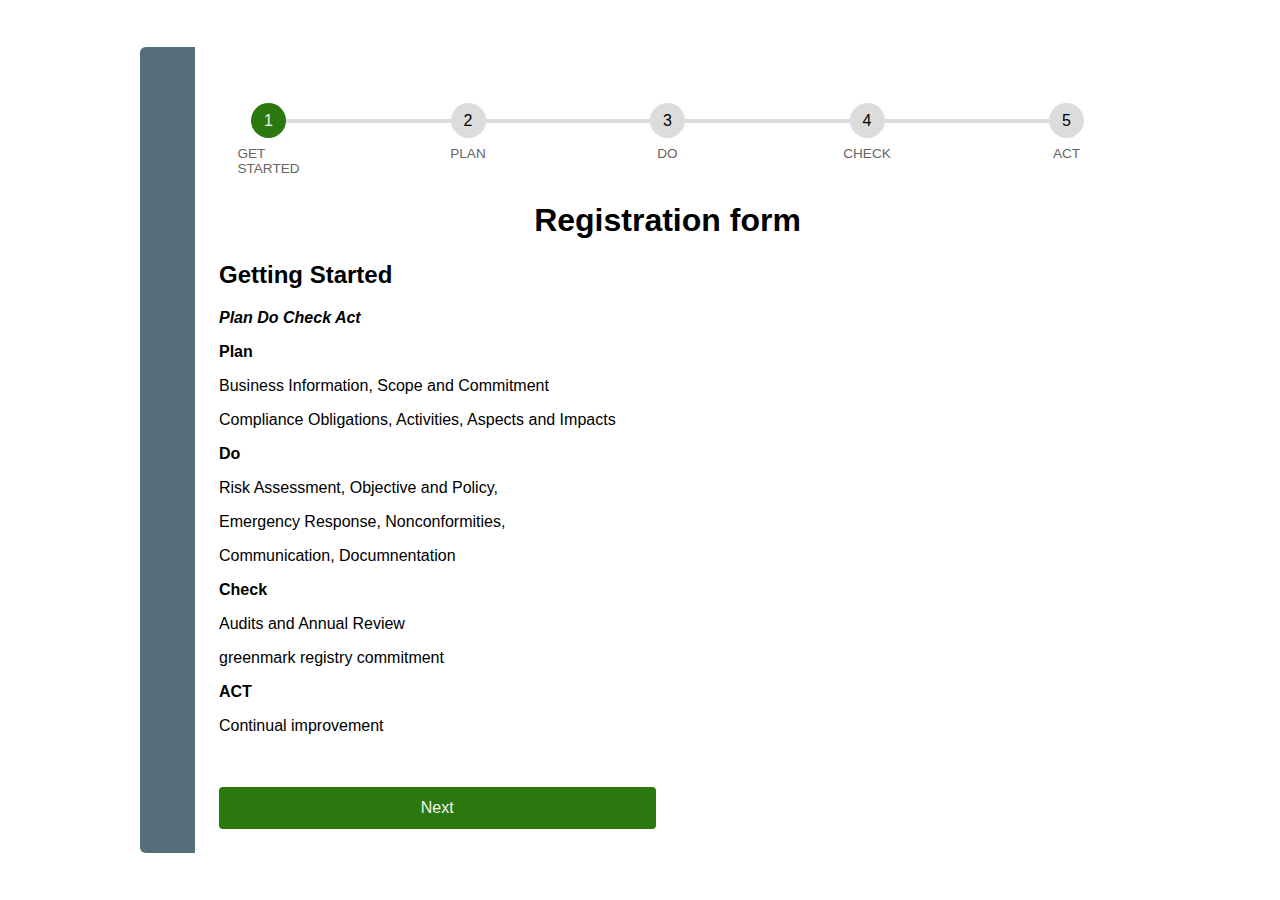
==== commit 5ba26588: "Update" ====
--- a/index.html
+++ b/index.html
@@ -17,17 +17,11 @@
         <div class="progressbar">
             <div class="progress" id="progress"></div>
 
-            <div class="progress-step progress-step-active" data-title="PLAN"></div>
+            <div class="progress-step progress-step-active" data-title="GET STARTED"></div>
+            <div class="progress-step" data-title="PLAN"></div>
             <div class="progress-step" data-title="DO"></div>
             <div class="progress-step" data-title="CHECK"></div>
             <div class="progress-step" data-title="ACT"></div>
-            <!-- <div class="progress-step" data-title="Section 5"></div>
-            <div class="progress-step" data-title="Section 6"></div>
-            <div class="progress-step" data-title="Section 7"></div>
-            <div class="progress-step" data-title="Section 8"></div>
-            <div class="progress-step" data-title="Section 9"></div>
-            <div class="progress-step" data-title="Section 10"></div>
-            <div class="progress-step" data-title="Section 11"></div> -->
         </div>
 
         <h1 class="text-center">Registration form</h1>
@@ -55,15 +49,12 @@
 
 
             <br><br>
-            <!-- <div class="">
-                <a href="#" class="btn btn-next width-50 ml-auto">Next</a>
-            </div> -->
-        
-
-
-
-            <!-- Section 1 -->
-       
+            <div class="btns-group">
+                <a href="#" class="btn btn-next">Next</a>
+            </div>
+        </div>
+
+        <div class="form-step">
             <p><strong>Plan-</strong> BUSINESS INFORMATION</p>
             <div class="business_logo">
                 <p><input type="file" accept="image/*" name="image" id="file" onchange="loadFile(event)"
@@ -89,272 +80,197 @@
             </div>
 
             <div>
-                <h2>ISO 14001:2015 Environmental Management System </h2>
-                <P><strong>ISO 14001:2015 Environmental Management System <br>Key decision makers are responsible for
-                        the system: leading, policy, budget, objectives, implementation, quarterly auditing and annual
-                        review. Direct management runs the system. <br>Key Decision Maker/s responsible (name/s,
-                        title/s, signatures): </strong></P>
-
-                <textarea name="" id="" cols="115" rows="10"></textarea>
-
-                <p><strong>Direct Management (name/s, title/s, signatures: can be the same person/s as Key decision
-                        maker/s):</strong></p>
-                <textarea name="" id="" cols="115" rows="10"></textarea>
+                <h4>Conforming to ISO 14001:2015</h4>
+                <h2>SCOPE</h2>
+                <P>Physical location(s) to which the system applies: <strong>ISif you do business in more than one
+                        location, list all locations, including office</strong></P>
+                <label for="">Title</label>
+                <input type="text" class="input-new"></input> <br>
+
+                <label for="">Location Name</label>
+                <input type="text" class="input-new"></input> <br>
+
+                <label for="">Address</label>
+                <input type="text" class="input-new"></input>
+
+                <p><strong>Key Decision Maker(s) responsible for the system:</strong>leading, policy, budget,
+                    objectives, implementation, quarterly auditing and annual review:</p>
+
+                <label for="">Name</label>
+                <input type="text" class="input-new"></input> <br>
+
+                <label for="">Email Address</label>
+                <input type="email" class="input-new"></input> <br>
+
+                <div class="business_logo">
+                    <p><input type="file" accept="image/*" name="image" id="file" onchange="loadFile(event)"
+                            style="display: none;"></p>
+                    <p><label class="upload_logo" for="file" style="cursor: pointer;">Click here to Upload
+                            Signature</label>
+                    </p>
+                    <p class="logo_output"><img id="output" width="200" /></p>
+                </div>
+
+
+                <p><strong>Environmental Manager responsible for day to day system operation</strong></p>
+
+                <label for="">Name</label>
+                <input type="text" class="input-new"></input> <br>
+
+                <label for="">Title</label>
+                <input type="text" class="input-new"></input> <br>
+
+                <label for="">Phone Number</label>
+                <input type="number" class="input-new"></input> <br>
+
+                <label for="">Email Address</label>
+                <input type="email" class="input-new"></input> <br>
+
+                <div class="business_logo">
+                    <p><input type="file" accept="image/*" name="image" id="file" onchange="loadFile(event)"
+                            style="display: none;"></p>
+                    <p><label class="upload_logo" for="file" style="cursor: pointer;">Click here to Upload
+                            Signature</label>
+                    </p>
+                    <p class="logo_output"><img id="output" width="200" /></p>
+                </div>
+
+                <div>
+                    <h2>COMPLIANCE OBLIGATIONS</h2>
+                    <h4>Environmental Legal and Regulatory:</h4>
+                    <P>abides by all environmental laws and regulations pertaining to its operations, including the
+                        following:
+                    <ul>
+                        <li>Federal: We comply with the Canadian Environmental Protection Act.</li>
+
+                        <li>Provincial: We comply with the Provincial Environmental Acts.</li>
+
+                        <li>Municipal: We comply with all environmental municipal bylaws pertaining to our operations,
+                            including the handling of waste, water, air, and all permitting requirements applicable.
+                        </li>
+                    </ul>
+                    </P>
+
+                    <p><strong>Person/s responsible for Environmental Legal Compliance</strong></p>
+                    <input type="radio" id="" name="" value="HTML">
+                      <label for="html">Same as key decision maker</label><br>
+
+                    <input type="radio" id="" name="" value="HTML">
+                      <label for="html">
+                        Same as environmental manager</label><br>
+
+                    <input type="radio" id="" name="" value="HTML">
+                      <label for="html">Other</label><br>
+
+                    <div>
+                        <label for="">Name</label>
+                        <input type="text" class="input-new"></input> <br>
+
+                        <label for="">Title</label>
+                        <input type="text" class="input-new"></input> <br>
+
+                        <label for="">Phone Number</label>
+                        <input type="number" class="input-new"></input> <br>
+
+                        <label for="">Email Address</label>
+                        <input type="email" class="input-new"></input> <br>
+
+                    </div>
+
+                </div>
+
+                <div>
+                    <h3><u>Other Environmental Compliance Obligations:</u></h3>
+                    <p><i>Examples:</i></p>
+                    <ul>
+                        <li>agreement with cleaning service company to use non-toxic cleaning products</li>
+
+                        <li>agreement with customer to ship in reusable pallets.</li>
+                    </ul>
+
+                    <table>
+                        <caption>List agreements, if you have any</caption>
+                        <tr>
+                            <th>Name </th>
+                            <th>Name Agreement description and location to written agreement </th>
+                        </tr>
+
+                        <tr>
+                            <td><input type="text" class="table-input"></td>
+                            <td><input type="text" class="table-input"></td>
+                        </tr>
+
+                        <tr>
+                            <td><input type="text" class="table-input"></td>
+                            <td><input type="text" class="table-input"></td>
+                        </tr>
+
+                        <tr>
+                            <td><input type="text" class="table-input"></td>
+                            <td><input type="text" class="table-input"></td>
+                        </tr>
+
+
+                        <tr>
+                            <td><input type="text" class="table-input"></td>
+                            <td><input type="text" class="table-input"></td>
+                        </tr>
+
+                        <tr>
+                            <td><input type="text" class="table-input"></td>
+                            <td><input type="text" class="table-input"></td>
+                        </tr>
+
+                        <tr>
+                            <td><input type="text" class="table-input"></td>
+                            <td><input type="text" class="table-input"></td>
+                        </tr>
+
+                        <tr>
+                            <td><input type="text" class="table-input"></td>
+                            <td><input type="text" class="table-input"></td>
+                        </tr>
+
+                        <tr>
+                            <td><input type="text" class="table-input"></td>
+                            <td><input type="text" class="table-input"></td>
+                        </tr>
+
+                        <tr>
+                            <td><input type="text" class="table-input"></td>
+                            <td><input type="text" class="table-input"></td>
+                        </tr>
+
+                        <tr>
+                            <td><input type="text" class="table-input"></td>
+                            <td><input type="text" class="table-input"></td>
+                        </tr>
+                    </table>
+                </div>
+
+                <div>
+                    <h3>Interested Parties Environmental Communications:</h3>
+                    <p>List 3 examples of environmental suggestions, positive feedback, complaints, or requests from
+                        your customers, the public, and others.</p>
+                    <label for="gender"> Select from these options</label>
+                    <select name="gender" class="input-new">
+                        <option value="none" selected>Gender</option>
+                        <option value="male">Positve Feedback</option>
+                        <option value="female">Complaints or Request</option>
+                    </select>
+
+                </div>
+
+
+
             </div>
 
-            <br><br>
-           
-        
-
-
-
-            <!-- Section 2 -->
-        
-            <h2>SECTION 2. Compliance Obligations</h2>
-            <h4>Government Laws and Regulations, Canada: </h4>
-            <p><strong>Update as appropriate</strong></p>
-            <p><strong>Federal:</strong> <br>
-                We comply with the Canadian Environmental Protection Act, its Code of Practice, Environmental Waste
-                Regulations and Prevention of Pollution, and all other applicable federal regulations. <br>
-                <strong>Provincial:</strong> <br>
-                We comply with the Provincial Environmental Acts, including Water Resources, Pesticides, Safe Drinking
-                Water, Waste Reduction, Toxics Reductions Acts, and all other applicable provincial regulations. <br>
-                <strong>Municipal:</strong> <br>
-                We comply with the municipal bylaws pertaining to our operations, including the handling of waste,
-                water, air, and all permitting requirements applicable.
-            </p>
-
-            <div>
-                <p>People responsible for Environmental Legal Compliance: </p>
-                <textarea name="" id="" cols="115" rows="10"></textarea>
-            </div>
-
-            <div>
-                <p>Location of compliance laws and regulations documentation:</p>
-                <textarea name="" id="" cols="115" rows="10"></textarea>
-            </div>
-
-            <h2>Other Compliance Obligations:</h2>
-            <p><strong>List agreements, if you have any, with customers, suppliers, neighbours or others that require
-                    compliance with environmental obligations such as reduction of noise, commitment to energy
-                    reductions, use of nontoxic packaging or materials/ingredients. <br>
-                    Example: agreement with customer to take back delivery pallets
-                </strong></p>
-
-
-            <table>
-                <caption>Examples of Aspects and Impacts:</caption>
-                <tr>
-                    <th>Name </th>
-                    <th>Name Agreement description and location to written agreement </th>
-                </tr>
-
-                <tr>
-                    <td><input type="text"></td>
-                    <td> <input type="text"></td>
-                </tr>
-
-                <tr>
-                    <td><input type="text"></td>
-                    <td><input type="text"></td>
-                </tr>
-
-                <tr>
-                    <td><input type="text"></td>
-                    <td><input type="text"></td>
-                </tr>
-
-
-                <tr>
-                    <td><input type="text"></td>
-                    <td><input type="text"></td>
-                </tr>
-
-                <tr>
-                    <td><input type="text"></td>
-                    <td><input type="text"></td>
-                </tr>
-
-                <tr>
-                    <td><input type="text"></td>
-                    <td><input type="text"></td>
-                </tr>
-
-                <tr>
-                    <td><input type="text"></td>
-                    <td><input type="text"></td>
-                </tr>
-
-                <tr>
-                    <td><input type="text"></td>
-                    <td><input type="text"></td>
-                </tr>
-            </table>
-
-            <h2>ISO 14001:2015 Environmental Management System</h2>
-            <p><strong>Interested Parties Communication: complaints, suggestions, positive feedback, requests</strong></p>
-            </p> Demonstrate attention to customer complaints and to environmental concerns from interested parties
-                including the public. List a few examples and how you addressed them. Include positive feedback.
-                compliments.
-            <ul>
-                <li>customer complains about non-recyclable packaging and your response
-
-                </li>
-
-                <li>- supplier offers delivery in reusable pallets as per your request
-                </li>
-            </ul>
-
-            <p><strong>Commitment:</strong> We have an ongoing relationship and engage with our customers, suppliers,
-                employees, neighbours, as well as regulators, government, media, associations, and the public. We ask
-                for input about our performance and address all complaints and suggestions in person, on our website,
-                etc. <br>
-                NOTE: Make the above bold (Emphasize)
-            </p>
-
-
-                <br><br>
-
-            <br><br>
-           
-       
-
-
-            <h2>SECTION 3. Identify Activities, Aspects, Impacts </h2>
-
-            <p>First, create in the left column below the list of business activities. It is needed to identify your
-                impact on the environment from your activities and create annual environmental objectives. The more
-                detailed the list, the better the results. All activities are important. You are expected to make a list
-                of your actual activities. For example: testing equipment, cleaning physical spaces; activating and
-                monitoring lights, devices; recycling, landscaping, etc. <br>Go space by space. Insert rows in the table
-                as needed. Use the add more link to create space for more activities. <br>Remember, each business is
-                unique. You do some things others don’t, or you do them differently. List beneficial activities too
-                (like recycling). </p>
-
-
-            <table>
-                <caption>Examples of Aspects and Impacts:</caption>
-                <tr>
-                    <th>Examples of business activities: </th>
-                    <th></th>
-                </tr>
-
-                <tr>
-                    <td>Examples of business activities: </td>
-                    <td></td>
-                </tr>
-
-                <tr>
-                    <td>Oiling 12 motors weekly</td>
-                    <td></td>
-                </tr>
-
-                <tr>
-                    <td>Turning off computers nightly</td>
-                    <td></td>
-                </tr>
-
-
-                <tr>
-                    <td>Daily delivery by 2 trucks, 50x2 km each</td>
-                    <td></td>
-                </tr>
-
-                <tr>
-                    <td>Use 100 cartons to package products daily</td>
-                    <td></td>
-                </tr>
-
-                <tr>
-                    <td>Create 100 shipping documents daily</td>
-                    <td></td>
-                </tr>
-            </table>
-
-
-
-            <table>
-                <tr>
-                    <th>1. List business activities (yours)
-                        Complete activities column first
-                    </th>
-                    <th>2. Aspects (complete after reading on Aspects below
-                    </th>
-                    <th>3. Impacts (complete after reading on Impacts below</th>
-                </tr>
-
-                <tr>
-                    <td><input type="text"></td>
-                    <td> <input type="text"></td>
-                    <td> <input type="text"></td>
-                </tr>
-
-                <tr>
-                    <td><input type="text"></td>
-                    <td> <input type="text"></td>
-                    <td> <input type="text"></td>
-                </tr>
-
-                <tr>
-                    <td><input type="text"></td>
-                    <td> <input type="text"></td>
-                    <td> <input type="text"></td>
-                </tr>
-
-
-                <tr>
-                    <td><input type="text"></td>
-                    <td> <input type="text"></td>
-                    <td> <input type="text"></td>
-                </tr>
-
-                <tr>
-                    <td><input type="text"></td>
-                    <td> <input type="text"></td>
-                    <td> <input type="text"></td>
-                </tr>
-
-                <tr>
-                    <td><input type="text"></td>
-                    <td> <input type="text"></td>
-                    <td> <input type="text"></td>
-                </tr>
-
-                <tr>
-                    <td><input type="text"></td>
-                    <td> <input type="text"></td>
-                    <td> <input type="text"></td>
-                </tr>
-
-                <tr>
-                    <td><input type="text"></td>
-                    <td> <input type="text"></td>
-                    <td> <input type="text"></td>
-                </tr>
-
-                <tr>
-                    <td><input type="text"></td>
-                    <td> <input type="text"></td>
-                    <td> <input type="text"></td>
-                </tr>
-
-                <tr>
-                    <td><input type="text"></td>
-                    <td> <input type="text"></td>
-                    <td> <input type="text"></td>
-                </tr>
-
-                <tr>
-                    <td><input type="text"></td>
-                    <td> <input type="text"></td>
-                    <td> <input type="text"></td>
-                </tr>
-            </table>
-
-
-            <h3>ACTIVITIES, ASPECTS AND IMPACTS</h3>
+            <br>
+
+
+            <h2>ACTIVITIES, ASPECTS AND IMPACTS</h2>
             <p><strong> ISO 14001:2015</strong> requires us to identify our environmental aspects and impacts resulting
-                from our activities:</p>
+                from our activities.</p>
 
             <h3>WHAT IS ENVIRONMENTAL?</h3>
             <img src="images/Law-of-Nature.png" style="width:900px" alt="Law-of-Nature">
@@ -362,16 +278,31 @@
             <p>The LAW of Nature (easy to remember)</p>
 
             <p>ASPECTS: Our interactions with the environment while performing our business activities. An easy way to
-                remember: aspects are what we take from or dump on the environment. Examples. taking: water,
-                electricity, materials; dumping: liquid or solid waste, exhaust. IMPACTS: what is affected in the
-                environment: the land, the air, the water, one, two, or all three. SIGNIFICANT IMPACTS: severe or toxic
-                impacts on land, air or water, like dumping paint.</p>
+                remember: <br>
+            <ul>
+                <li>Aspects are what we take from or dump on the environment.</li>
+                <li>What we discharge to the environment></li>
+            </ul>
+            </p>
+
+
+            <p><strong> Examples. taking:</strong> water, electricity, natural gas, wood.</p>
+
+            <p><strong> Examples of discharging:</strong>contaminated water, material waste, exhaust</p>
+
+            <p>The results of activities affecting positively the environment:
+            <ul>
+                <li>reduced land pollution</li>
+                <li>reduced air pollution</li>
+                <li>reduced water pollution</li>
+            </ul>
+            </p>
 
 
             <table>
                 <caption>Examples of Aspects and Impacts:</caption>
                 <tr>
-                    <th>Current Activities</th>
+                    <th>Activities</th>
                     <th>Aspects </th>
                     <th>Impacts</th>
                 </tr>
@@ -409,9 +340,9 @@
                 </tr>
 
                 <tr>
-                    <td>Cleaning offices</td>
-                    <td>Using toxic cleaners*</td>
-                    <td>Land, Air Water pollution (LAW)</td>
+                    <td><strong>Cleaning offices</strong></td>
+                    <td><strong>Using toxic cleaners*</strong></td>
+                    <td><strong>Land, Air Water pollution (LAW)</strong></td>
                 </tr>
 
                 <tr>
@@ -445,536 +376,787 @@
                 </tr>
 
                 <tr>
-                    <td>Painting frames of cut panels</td>
-                    <td>Using toxic paints*</td>
-                    <td>LAW pollution</td>
+                    <td><strong>Painting frames of cut panels</strong> </td>
+                    <td><strong>Using toxic paints*</strong></td>
+                    <td><strong>LAW pollution</strong></td>
                 </tr>
             </table>
 
-            <p>Directions: now go back to the list of your activities and fill out the aspects and impacts columns.
-                Remember this is done in sequence: first listing activities; then creating aspects, then the impacts.
-                The idea is to look at your activities and identify what you take from or dump on the environment, and
-                the impacts these activities have on land/air/water. Flag significant (bad) ones. Basically, you are
-                taking a picture of “now”. It will help you create objectives for improvement.</p>
+            <p>Now look at your business activities and identify what you take from, or discharge to the environment,
+                and what the impacts these activities have on land/air/water. Basically, you are taking a picture of
+                “now”. It will help you create objectives: Using the examples in the table above, create the list of
+                your own ongoing business activities, aspects and impacts below. The list should be from all areas of
+                the business. Activities should be clearly described and detailed enough to enable easy identification
+                of aspects and impacts. The order does not matter.</p>
+
+            <table>
+                <caption>Examples of Aspects and Impacts:</caption>
+                <tr>
+                    <th>Activities</th>
+                    <th>Aspects </th>
+                    <th>Impacts</th>
+                </tr>
+
+                <tr>
+                    <td><input type="text" class="table-input"></td>
+                    <td><input type="text" class="table-input"></td>
+                    <td><input type="text" class="table-input"></td>
+                </tr>
+
+                <tr>
+                    <td><input type="text" class="table-input"></td>
+                    <td><input type="text" class="table-input"></td>
+                    <td><input type="text" class="table-input"></td>
+                </tr>
+
+                <tr>
+                    <td><input type="text" class="table-input"></td>
+                    <td><input type="text" class="table-input"></td>
+                    <td><input type="text" class="table-input"></td>
+                </tr>
+
+
+                <tr>
+                    <td><input type="text" class="table-input"></td>
+                    <td><input type="text" class="table-input"></td>
+                    <td><input type="text" class="table-input"></td>
+                </tr>
+
+                <tr>
+                    <td><input type="text" class="table-input"></td>
+                    <td><input type="text" class="table-input"></td>
+                    <td><input type="text" class="table-input"></td>
+                </tr>
+
+                <tr>
+                    <td><input type="text" class="table-input"></td>
+                    <td><input type="text" class="table-input"></td>
+                    <td><input type="text" class="table-input"></td>
+                </tr>
+
+                <tr>
+                    <td><input type="text" class="table-input"></td>
+                    <td><input type="text" class="table-input"></td>
+                    <td><input type="text" class="table-input"></td>
+                </tr>
+
+                <tr>
+                    <td><input type="text" class="table-input"></td>
+                    <td><input type="text" class="table-input"></td>
+                    <td><input type="text" class="table-input"></td>
+                </tr>
+
+                <tr>
+                    <td><input type="text" class="table-input"></td>
+                    <td><input type="text" class="table-input"></td>
+                    <td><input type="text" class="table-input"></td>
+                </tr>
+
+                <tr>
+                    <td><input type="text" class="table-input"></td>
+                    <td><input type="text" class="table-input"></td>
+                    <td><input type="text" class="table-input"></td>
+                </tr>
+
+                <tr>
+                    <td><input type="text" class="table-input"></td>
+                    <td><input type="text" class="table-input"></td>
+                    <td><input type="text" class="table-input"></td>
+                </tr>
+
+                <tr>
+                    <td><input type="text" class="table-input"></td>
+                    <td><input type="text" class="table-input"></td>
+                    <td><input type="text" class="table-input"></td>
+                </tr>
+            </table>
+
+            <h3 style="color: green;">*Significant Aspects and Impacts</h3>
+            <p>ISO 14001:2015 requires to us identify high-priority negative aspects and impacts on land, air or water.
+                Examples include dumping paint, releasing toxins to air, contaminating water. There are two examples of
+                Aspects and Impacts in the table above, which are bolded. You decide <strong>*which of your business
+                    aspects have significant impacts</strong> on the environment, using your judgement.</p>
 
             <br><br>
             <div class="btns-group">
                 <a href="#" class="btn btn-prev">Previous</a>
                 <a href="#" class="btn btn-next">Next</a>
             </div>
-            
+
         </div>
 
         <!-- section for DO -->
         <!-- Section 4 -->
         <div class="form-step">
-            <h2>SECTION 4. Risk Assessment:</h2>
-            <p>Identification of potential THREATS of negative impacts on land air and water from your actions.
-                Examples: spills, fire, flooding, breakage of equipment, power outages, gas release, noise, pest
-                invasion, chemical contamination.</p>
+            <h2 style="color: green;"> RISK ASSESSMENT:</h2>
+            <p>A major principle of ISO 14001:2015 is the prevention of pollution. This requires identifying the serious
+                threats and higher risk level of negative impacts on land, air, and water. <br>
+                <strong>Examples</strong> include spills, fire, flooding, breakage of equipment, power outages, gas
+                release, noise, pest invasion, chemical contamination. These risks need to be taken into consideration
+                when creating new objectives.
+            </p>
 
 
             <div>
                 <table width="200">
-                    <caption>Example (4):</caption>
+                    <caption>Risk Assessment Examples</caption>
                     <tbody>
                         <tr>
-                            <th>Threats /possible emergencies resulting from business activity
-                            </th>
-
-                            <th>Negative impact on the environment</th>
-
-                            <th>Probability of it happening High/Medium/ Low</th>
-
-                            <th>How significant: Major/Medium/Low </th>
-                        </tr>
-
-                        <tr>
-                            <td>Oil spill while lubricating medium size electrical saw on factory floor, needs cleanup
-                            </td>
-
-                            <td>Waste of oil, cleanup with chemicals </td>
+                            <th>Environmental threats /possible emergencies resulting from business activity</th>
+
+                            <th>Negative impact on the environment
+                                USE LAW (Land, Air, Water)</th>
+
+                            <th>Is the probability for the negative impact occurring high, medium, or low?
+                                You decide the probability.</th>
+
+                            <th>If the impact occurs, will it be major, medium, or minor? You decide the level of
+                                impact.</th>
+                        </tr>
+
+                        <tr>
+                            <td>Oil spill during machine lubricating maintenance</td>
+
+                            <td>Land Pollution</td>
 
                             <td>Medium</td>
 
-                            <td>Major</td>
-                            </td>
-                        </tr>
-
-                        <tr>
-                            <td>Oil spill while lubricating medium size electrical saw on factory floor, needs cleanup
-                            </td>
-
-                            <td>Waste of oil, contamination of land and water resources </td>
-
                             <td>Medium</td>
-
-                            <td>Major</td>
-                            </td>
-                        </tr>
-
-                        <tr>
-                            <td>Cutting machine left idling</td>
-
-                            <td>Waste of electricity, air pollution, machine life shortened</td>
-
-                            <td> High</td>
+                        </tr>
+
+                        <tr>
+                            <td>Water pipe breakage and flooding</td>
+
+                            <td>Land & Water Pollution</td>
 
                             <td>Low</td>
-                            </td>
-                        </tr>
-
-                        <tr>
-                            <td>3 trucks idling daily 2 hours</td>
-
-                            <td>Air pollution</td>
-
-                            <td>Medium</td>
 
                             <td>Medium</td>
                             </td>
                         </tr>
+
+                        <tr>
+                            <td>Machine breakage from overheating during heavy unplanned usage</td>
+
+                            <td>Air Land and Water Pollution</td>
+
+                            <td>Medium</td>
+
+                            <td>Major</td>
+                        </tr>
+
+                        <tr>
+                            <td>Idling trucks of emergency deliveries by new suppliers during Covid</td>
+
+                            <td>Air pollution</td>
+
+                            <td>High</td>
+
+                            <td>Medium</td>
+                        </tr>
                     </tbody>
 
                 </table>
-
-
-                
-
-                <h2>Risk Assessment: </h2>
-                <p>Assess your potential threats and negative impacts on land, air, water and opportunities. Add rows as
-                    needed. ISO principle: PREVENTION OF POLLUTION</p>
+                <br><br>
 
                 <table width="200">
                     <tbody>
                         <tr>
-                            <th>Threats /possible emergencies resulting in negative impacts to land/air/water</th>
-
-                            <th>Risk: High, Medium, Low</th>
-
-                            <th>Impact: High,
-                                Medium, Low
-                            </th>
-
-                            <th>Opportunities to reduce threats and improve performance</th>
-                        </tr>
-
-                        <tr>
-                            <td><input type="text">
+                            <th>Environmental threats /possible emergencies resulting from business activity</th>
+
+                            <th>Negative impact on the environment
+                                USE LAW (Land, Air, Water)</th>
+
+                            <th>Is the probability for the negative impact occurring high, medium, or low? You decide
+                                the probability</th>
+
+                            <th>If the impact occurs, will it be major, medium, or minor? You decide the level of
+                                impact.</th>
+                        </tr>
+
+                        <tr>
+                            <td><input type="text" class="table-input">
                             </td>
 
-                            <td><input type="text"></td>
-
-                            <td><input type="text"></td>
-
-                            <td><input type="text"></td>
-                        </tr>
-
-                        <tr>
-                            <td><input type="text"></td>
-
-                            <td><input type="text"></td>
-
-                            <td><input type="text"></td>
-
-                            <td><input type="text"></td>
-                        </tr>
-
-                        <tr>
-                            <td><input type="text"></td>
-
-                            <td><input type="text"></td>
-
-                            <td><input type="text"></td>
-
-                            <td><input type="text"></td>
-                        </tr>
-
-                        <tr>
-                            <td><input type="text"></td>
-
-                            <td><input type="text"></td>
-
-                            <td><input type="text"></td>
-
-                            <td><input type="text"></td>
-                        </tr>
-
-                        <tr>
-                            <td><input type="text"></td>
-
-                            <td><input type="text"></td>
-
-                            <td><input type="text"></td>
-
-                            <td><input type="text"></td>
-                        </tr>
-
-                        <tr>
-                            <td><input type="text"></td>
-
-                            <td><input type="text"></td>
-
-                            <td><input type="text"></td>
-
-                            <td><input type="text"></td>
+                            <td><input type="text" class="table-input"></td>
+
+                            <td><input type="text" class="table-input"></td>
+
+                            <td><input type="text" class="table-input"></td>
+                        </tr>
+
+                        <tr>
+                            <td><input type="text" class="table-input">
+                            </td>
+
+                            <td><input type="text" class="table-input"></td>
+
+                            <td><input type="text" class="table-input"></td>
+
+                            <td><input type="text" class="table-input"></td>
+                        </tr>
+
+                        <tr>
+                            <td><input type="text" class="table-input">
+                            </td>
+
+                            <td><input type="text" class="table-input"></td>
+
+                            <td><input type="text" class="table-input"></td>
+
+                            <td><input type="text" class="table-input"></td>
+                        </tr>
+
+                        <tr>
+                            <td><input type="text" class="table-input">
+                            </td>
+
+                            <td><input type="text" class="table-input"></td>
+
+                            <td><input type="text" class="table-input"></td>
+
+                            <td><input type="text" class="table-input"></td>
+                        </tr>
+
+                        <tr>
+                            <td><input type="text" class="table-input">
+                            </td>
+
+                            <td><input type="text" class="table-input"></td>
+
+                            <td><input type="text" class="table-input"></td>
+
+                            <td><input type="text" class="table-input"></td>
+                        </tr>
+
+                        <tr>
+                            <td><input type="text" class="table-input">
+                            </td>
+
+                            <td><input type="text" class="table-input"></td>
+
+                            <td><input type="text" class="table-input"></td>
+
+                            <td><input type="text" class="table-input"></td>
+                        </tr>d><input type="text"></td>
                         </tr>
                     </tbody>
 
                 </table>
-            </div>    
+            </div>
 
 
             <br><br>
-            
-        
+
+
 
 
             <!-- Section 5 -->
-            <h2>Section 5. Objectives:</h2>
-                    <p>the initiatives we take to improve environmental performance.
-                        This is the key section of the system. All the work done till now is to ensure we put in place
-                        and
-                        achieve new annual Environmental Objectives. Please review your activities, aspects and impacts
-                        above, then choose your environmental objectives for the year. Address activities with
-                        significant
-                        negative impacts first with appropriate objectives. Be proactive in your choice of bold
-                        objectives,
-                        but be aware: they should be carefully chosen not to overpromise and under-deliver
-                        (greenwashing),
-                        using SMART OBJECTIVES to achieve 100% compliance:
-                    </p>
-
-                    <p>Example of a SMART objective (3): <br>
-                        Specific: save electricity; Measurable: 4%; Actionable: turn-off switch; Realistic: doable;
-                        Time:
-                        nightly
-                    </p>
-
-                    <div>
-                        <table width="200">
-                            <caption>Examples of Objectives (2): Time based: nightly</caption>
-                            <tbody>
-                                <tr>
-                                    <th>ACTIVITY</th>
-
-                                    <th>ASPECT</th>
-
-                                    <th>OBJECTIVE</th>
-
-                                    <th>ACTION </th>
-
-                                    <th>COST EST $ </th>
-
-                                    <th>START/RESP</th>
-                                </tr>
-
-                                <tr>
-                                    <td>OLighting
-                                        (20 FL lights) </td>
-
-                                    <td>Using electricity </td>
-
-                                    <td>Reduce by 4%</td>
-
-                                    <td>Turn off lights at end of day
-                                        Kwh saved:
-                                    </td>
-
-                                    <td>Current <br> $
-                                        New $
-                                    </td>
-
-                                    <td>Feb 1 2021
-                                        Jim Long Facilities Mgr
-                                    </td>
-                                    </td>
-                                </tr>
-
-                                <tr>
-                                    <td>Cutting panels</td>
-
-                                    <td>Using electricity</td>
-
-                                    <td>Reduce by 6%</td>
-
-
-                                    <td>Stop idling saws between batches
-                                        Kwh saved:
-                                    </td>
-
-                                    <td>Current <br> $
-                                        New $
-                                    </td>
-
-
-                                    <td>Operators
-                                        March 1 2021</td>
-                                </tr>
-
-                                <tr>
-                                    <td>g</td>
-
-                                    <td>Using electricity</td>
-
-                                    <td>Reduce by 10%</td>
-
-                                    <td>Kwh total saved:</td>
-
-                                    <td>Total: $/($)</td>
-
-                                    <td></td>
-                                </tr>
-                            </tbody>
-
-                        </table>
-                    </div>
-
-
-                    <h2>OBJECTIVES: THE FEASIBILITY STUDY OPTION:</h2>
-                    <p>When you do not have a solution to a significant aspect and impact, you can still address it by
-                        creating a feasibility study - looking into possible options available to address the issue. The
-                        feasibility study allows you to demonstrate that you are not neglecting the significant impact,
-                        but
-                        do not yet have a solution, and therefore cannot commit to remove the significant impact. You
-                        may or
-                        may not find a solution by year end, but you document your actions looking for a solution.
-                        Example:
-                        you may not have found a VOC free paint to replace the toxic one in the example below. In this
-                        case,
-                        the objective is as follows:
-
-                        Feasibility study to search for a VOC free paint, Al Hurlich responsible, 30 hours by Dec. 2021.
-                    </p>
-
-                    <ol>
-                        <li>Specific: search for and test VOC free paints on panel surfaces that are effective
-
-                        <li>Measurable: research available suppliers of paints data base by April</li>
-
-                        <li>Actionable: purchase 10 gallons new VOC free paint use as test on 10 panels/do 5 quality
-                            control
-                            tests by August</li>
-                        <li>Realistic: recommended by paint manufacturer based on prior testing</li>
-
-                        <li>Time based: decision re purchasing new paint December 2021</li>
-                    </ol>
-
-                    <!-- Click here for form to use for a feasibility study project* -->
-
-                    <h2>Environmental Annual Objectives to reduce negative impacts on land/air/water
-                        (add rows if needed for additional objectives, carefully chosen to ensure implementation):
-                    </h2>
-
-                    <div>
-                        <table width="200">
-                            <caption>Environmental Annual Objectives to reduce negative impacts on land/air/water (add
-                                rows
-                                if needed for additional objectives, carefully chosen to ensure implementation):
-                            </caption>
-
-                            <tbody>
-                                <tr>
-                                    <th>Activities chosen to address with objectives(copy from Activities list)
-                                    </th>
-
-                                    <th>Objectives (SMART)</th>
-
-                                    <th>Cost estimate</th>
-
-                                    <th>Start date </th>
-
-                                    <th>End date</th>
-
-                                    <th>Person In Charge</th>
-                                </tr>
-
-                                <tr>
-                                    <td><input type="text"> </td>
-                                    <td><input type="text"> </td>
-                                    <td><input type="text"> </td>
-                                    <td><input type="text"> </td>
-                                    <td><input type="text"> </td>
-                                    <td><input type="text"> </td>
-                                </tr>
-
-                                <tr>
-                                    <td><input type="text"> </td>
-                                    <td><input type="text"> </td>
-                                    <td><input type="text"> </td>
-                                    <td><input type="text"> </td>
-                                    <td><input type="text"> </td>
-                                    <td><input type="text"> </td>
-                                </tr>
-
-                                <tr>
-                                    <td><input type="text"> </td>
-                                    <td><input type="text"> </td>
-                                    <td><input type="text"> </td>
-                                    <td><input type="text"> </td>
-                                    <td><input type="text"> </td>
-                                    <td><input type="text"> </td>
-                                </tr>
-
-                                <tr>
-                                    <td><input type="text"> </td>
-                                    <td><input type="text"> </td>
-                                    <td><input type="text"> </td>
-                                    <td><input type="text"> </td>
-                                    <td><input type="text"> </td>
-                                    <td><input type="text"> </td>
-                                </tr>
-
-                                <tr>
-                                    <td><input type="text"> </td>
-                                    <td><input type="text"> </td>
-                                    <td><input type="text"> </td>
-                                    <td><input type="text"> </td>
-                                    <td><input type="text"> </td>
-                                    <td><input type="text"> </td>
-                                </tr>
-                            </tbody>
-                        </table>
-
-                    </div>
-
-                    <!-- Calculation will be here -->
-
-                    <h3>Objectives: Operational Procedures</h3>
-
-                    <p>Operational Procedures documentation is required by ISO 14001:2015 only for Emergency Response
-                        Activities. Other operational procedures do not have to be documented specifically for the
-                        Environmental Management System, but are recommended where needed to enable smooth
-                        implementation of
-                        the system. Template below:</p>
-
-                    <h4>Operational Procedures </h4>
-
-                    <table width="200">
-                        <caption>(more detailed procedures where necessary can be attached in Appendix):</caption>
-
-                        <tbody>
-                            <tr>
-                                <th>Objectives that meets procedures</th>
-
-                                <th>Trainer</th>
-
-                                <th>Who is to be trained</th>
-
-                                <th>Start date </th>
-
-                                <th>End date</th>
-
-                                <th>Person In Charge</th>
-                            </tr>
-
-                            <tr>
-                                <td><input type="text"> </td>
-                                <td><input type="text"> </td>
-                                <td><input type="text"> </td>
-                                <td><input type="text"> </td>
-                                <td><input type="text"> </td>
-                                <td><input type="text"> </td>
-                            </tr>
-
-                            <tr>
-                                <td><input type="text"> </td>
-                                <td><input type="text"> </td>
-                                <td><input type="text"> </td>
-                                <td><input type="text"> </td>
-                                <td><input type="text"> </td>
-                                <td><input type="text"> </td>
-                            </tr>
-
-                            <tr>
-                                <td><input type="text"> </td>
-                                <td><input type="text"> </td>
-                                <td><input type="text"> </td>
-                                <td><input type="text"> </td>
-                                <td><input type="text"> </td>
-                                <td><input type="text"> </td>
-                            </tr>
-
-                            <tr>
-                                <td><input type="text"> </td>
-                                <td><input type="text"> </td>
-                                <td><input type="text"> </td>
-                                <td><input type="text"> </td>
-                                <td><input type="text"> </td>
-                                <td><input type="text"> </td>
-                            </tr>
-
-                            <tr>
-                                <td><input type="text"> </td>
-                                <td><input type="text"> </td>
-                                <td><input type="text"> </td>
-                                <td><input type="text"> </td>
-                                <td><input type="text"> </td>
-                                <td><input type="text"> </td>
-                            </tr>
-                        </tbody>
-                    </table>
-
-
-
-                    <br><br>          
-
-
-                    <!-- Section 6 -->
-        
-                 <h4>SECTION 6: Emergency Response: Environmental Emergencies Procedures </h4>
-
-                     <table width="200">
-                        <tbody>
-                             <tr>
-                                 <th>Potential Emergency</th>
-
-                                <th>Procedure</th>
-
-                        <th>Company Internal
-                            Contacts Info
-                        </th>
-
-                        <th>Outside Emergency Contacts Info</th>
-                    </tr>
-
-                    <tr>
-                        <td> Chemical contamination</td>
-                        <td><input type="text"> </td>
-                        <td><input type="text"> </td>
-                        <td><input type="text"> </td>
-                    </tr>
-
-                    <tr>
-                        <td>Water flooding</td>
-                        <td><input type="text"> </td>
-                        <td><input type="text"> </td>
-                        <td><input type="text"> </td>
-                    </tr>
-
-                    <tr>
-                        <td>Electrical outage</td>
-                        <td><input type="text"> </td>
-                        <td><input type="text"> </td>
-                        <td><input type="text"> </td>
-                    </tr>
-
-                    <tr>
-                        <td>Pest infestation</td>
-                        <td><input type="text"> </td>
-                        <td><input type="text"> </td>
-                        <td><input type="text"> </td>
-                    </tr>
-
-                    <tr>
-                        <td>Waste management </td>
-                        <td><input type="text"> </td>
-                        <td><input type="text"> </td>
-                        <td><input type="text"> </td>
-                    </tr>
-
-                    <tr>
-                        <td>Other</td>
+            <h3 style="color: green;">OBJECTIVES:</h3>
+            <p>These are the initiatives you are going to take to improve environmental performance – you create the
+                objectives for your business! All the work done until now is preparation in order to create annual
+                objectives. Carefully look at your environmental activities, aspects and impacts, and identify
+                opportunities to reduce negative impacts on land air and water.
+            </p>
+
+            <div>
+                <table width="200">
+                    <caption>Examples of Objectives </caption>
+                    <tbody>
+                        <tr>
+                            <th>Activity</th>
+
+                            <th>Aspect</th>
+
+                            <th>Objective</th>
+
+                            <th>Procedure</th>
+
+                            <th>Result
+                                Expected</th>
+
+                            <th>Start – End Date
+                                Responsibility</th>
+                        </tr>
+
+                        <tr>
+                            <td>Cutting panels and frames to size in batches, using electrical saws (12 stations)</td>
+
+                            <td>Using electricity </td>
+
+                            <td>Reduce by 6%</td>
+
+                            <td>Stop idling saws between batches</td>
+
+                            <td>WH saved:
+                                10,800
+                                $$ saved:
+                                $1,080.00
+                                CO2 saved:
+                                5,875 kg
+                            </td>
+
+                            <td>October 15
+                                ongoing <br> Jim Long
+                                Production Manager</td>
+                        </tr>
+
+                        <tr>
+                            <td><strong>Cleaning offices and equipment</strong></td>
+
+                            <td>Using regular cleaners, some toxic</td>
+
+                            <td>Test efficacy of alternative cleaners</td>
+
+
+                            <td>Purchase
+                                Test new cleaners
+                            </td>
+
+                            <td>Go Ahead
+                                YES/NO
+                            </td>
+
+
+                            <td>November 30 <br>
+                                Mercedez Diaz
+                                Maintenance Manager</td>
+                        </tr>
+
+                        <tr>
+                            <td>Local sales calls travel to customers offices 150/year</td>
+
+                            <td>Using gasoline</td>
+
+                            <td>Reduce to 100/year based on COVID travel
+                                reduction experience</td>
+
+                            <td>New sales schedule created with customers and re-evaluation of results at year end</td>
+
+                            <td>Gasoline saved: <br>
+                                284,000 liters <br>
+                                $$ saved: <br>
+                                51,000 <br>
+                                CO2 saved: <br>
+                                10,794 Kg</td>
+
+                            <td>anuary 1 <br>
+                                Margarita Sally
+                                Sales Manager</td>
+                        </tr>
+                    </tbody>
+                </table>
+            </div>
+
+            <br>
+            <p>When setting objectives, take into account product lifecycle considerations, such as when buying raw
+                materials or disposal at end of life, including:
+            <ul>
+                <li>What is under the direct control of the business</li>
+                <li>What the business can influence indirectly</li>
+            </ul>
+            Examples include reducing, reusing or recycling. The choice of objectives can come from many sources such as
+            observation, suggestions, new knowledge, creative ideas. Think about <strong>SMART</strong> when documenting
+            your objectives: Specific, Measurable, Actionable, Realistic, Time-based. <br>
+            Choose carefully and avoid over promising. It is better to have a shorter realistic list of objectives than
+            under-delivering on a longer list (greenwashing). <br>
+            Create your carefully chosen Environmental Annual Objectives to reduce negative impacts on land, air, and
+            water, based on your activities, aspects and impacts. address significant aspects if you have any. A
+            resource list for creating objectives; calculation examples; and emission factors are found here.</p>
+
+
+
+            <table width="200">
+                <caption>Examples of Objectives </caption>
+                <tbody>
+                    <tr>
+                        <th>Activity</th>
+
+                        <th>Aspect</th>
+
+                        <th>Objective</th>
+
+                        <th>Procedure</th>
+
+                        <th>Result
+                            Expected</th>
+
+                        <th>Start – End Date
+                            Responsibility</th>
+                    </tr>
+
+                    <tr>
+                        <td><input type="text"></td>
+
+                        <td><input type="text"></td>
+
+                        <td><input type="text"></td>
+
+                        <td><input type="text"></td>
+
+                        <td><input type="text"></td>
+
+                        <td><input type="text"></td>
+                    </tr>
+
+
+                    <tr>
+                        <td><input type="text"></td>
+
+                        <td><input type="text"></td>
+
+                        <td><input type="text"></td>
+
+                        <td><input type="text"></td>
+
+                        <td><input type="text"></td>
+
+                        <td><input type="text"></td>
+                    </tr>
+
+
+
+                    <tr>
+                        <td><input type="text"></td>
+
+                        <td><input type="text"></td>
+
+                        <td><input type="text"></td>
+
+                        <td><input type="text"></td>
+
+                        <td><input type="text"></td>
+
+                        <td><input type="text"></td>
+                    </tr>
+
+
+                    <tr>
+                        <td><input type="text"></td>
+
+                        <td><input type="text"></td>
+
+                        <td><input type="text"></td>
+
+                        <td><input type="text"></td>
+
+                        <td><input type="text"></td>
+
+                        <td><input type="text"></td>
+                    </tr>
+
+
+                    <tr>
+                        <td><input type="text"></td>
+
+                        <td><input type="text"></td>
+
+                        <td><input type="text"></td>
+
+                        <td><input type="text"></td>
+
+                        <td><input type="text"></td>
+
+                        <td><input type="text"></td>
+                    </tr>
+                </tbody>
+            </table>
+
+            <h3>POLICY</h3>
+            <p>Your environmental policy is a statement of the overall environmental direction of your business. It is a
+                declaration of your commitment to the environment. Post it publicly, in locations of your choice such as
+                business office, website, social media platform, etc. <br>
+                The policy can be short or long, and the text is your choice, but it must include these commitments:
+            <ol>
+                <li>compliance with all applicable environmental laws and regulations</li>
+                <li>conformance with the ISO 14001:2015 Environmental Management Standard</li>
+                <li>continual improvement</li>
+            </ol>
+            </p>
+            <p>Each year, depending on the new objectives chosen, the policy should indicate the new environmental
+                direction of the business. Examples: reducing (further) energy use, purchasing (more) green materials,
+                doing more training. There is no requirement to disclose specific objectives. The policy is easiest to
+                formulate after the creation of the environmental objectives.</p>
+            <h5>An example of a simple company policy statement:</h5>
+            <p>
+                <!--Auto populate business name here--> Environmental Policy
+            </p>
+
+            <p>
+                <!--Auto populate business name here--> recognizes its responsibility to protect the environment as a
+                guiding principle and a key component of its business performance. We are committed to integrate the
+                consideration of the environment in all our decision making and activities.
+            </p>
+            <p>
+                <!--Auto populate business name here-->complies with all environmental laws and regulations affecting
+                its operations, conforms to and follows the ISO 14001:2015 Environmental Standard, commits to
+                continually improve.
+            </p>
+            <p>
+                <!--Auto populate business name here--> current objectives include:
+            </p>
+
+            <input type="checkbox" name="">
+            <label for="">Reduce energy use</label><br>
+            <input type="checkbox" name="">
+            <label for="">Increase the efficient use of resources materials</label><br>
+            <input type="checkbox" name="">
+            <label for="">Environmental training to employees</label><br>
+            <textarea name="" id="" cols="80" rows="10" placeholder="If you have an existing policy, copy and paste here!"></textarea>
+
+            <input type="checkbox" name="">
+            <label for="">We commit to making our Environmental Policy publicly available. This can be done from your greenmark online dashboard. You can also download a PDF version of the policy from your dashboard.</label>
+
+            <h3>EMERGENCY RESPONSE</h3>
+            <p>To prevent and mitigate the environmental impacts associated with accidents and emergency situations, ISO 14001:2015 requires the establishment and maintenance of appropriate procedures. Such procedures may already be part of the business existing EMERGENCY PREPAREDNESS RESPONSE PLAN, possibly in more detail. Replace and add items as appropriate to your situation.</p>
+            <p><strong>Emergency response procedures need to be tested periodically and training needs to be provided to employees.</strong></p>
+
+            <div>
+                <table width="200">
+                    <caption>Environmental Annual Objectives to reduce negative impacts on land/air/water (add
+                        rows
+                        if needed for additional objectives, carefully chosen to ensure implementation):
+                    </caption>
+
+                    <tbody>
+                        <tr>
+                            <th>Potential Emergency</th>
+
+                            <th>Procedure</th>
+
+                            <th>Company Internal Contacts Info</th>
+
+                            <th>Outside Emergency Contacts Info</th>
+                        </tr>
+
+                        <tr>
+                            <th>Chemical contamination</th>
+                            <td><input type="text"> </td>
+                            <td><input type="text"> </td>
+                            <td><input type="text"> </td>
+                        </tr>
+
+                        <tr>
+                            <th>Water flooding</th>
+                            <td><input type="text"> </td>
+                            <td><input type="text"> </td>
+                            <td><input type="text"> </td>
+                        </tr>
+
+                        <tr>
+                            <th>Electrical outage</th>
+                            <td><input type="text"> </td>
+                            <td><input type="text"> </td>
+                            <td><input type="text"> </td>
+                        </tr>
+
+                        <tr>
+                            <th>Pest infestation</th>
+                            <td><input type="text"> </td>
+                            <td><input type="text"> </td>
+                            <td><input type="text"> </td>
+                        </tr>
+
+                        <tr>
+                            <th>Waste management</th>
+                            <td><input type="text"> </td>
+                            <td><input type="text"> </td>
+                            <td><input type="text"> </td>
+                        </tr>
+
+                        <tr>
+                            <th>Other</th>
+                            <td><input type="text"> </td>
+                            <td><input type="text"> </td>
+                            <td><input type="text"> </td>
+                        </tr>
+                    </tbody>
+                </table>
+            </div>
+
+            <h3>NONCOMFORMITIES</h3>
+            <p>Nonconformities are incidents when actions and procedures put in place to achieve environmental objectives are not followed. Mistakes should be rare, but can happen, and ideally should not be repeated. When a nonconformity occurs, it requires corrective action, the steps you take to fix the problem of nonconformity:
+                <ul>
+                    <li>first, to describe what exactly happened</li>
+                    <li>next to find out why it happened</li>
+                    <li>then to create and put in place a solution that will avoid it from happening in the future</li>
+                    <li>finally, to document the process. Nonconformities are important learning during  audits when evaluating compliance with objectives. This is required to remain in compliance.</li>
+                </ul>
+            </p>
+
+            <p><u>Example of a documented nonconformity: <br>
+                Procedure: Do not idle electrical saw between batches</u></p>
+
+            <table>
+                <tbody>
+                    <tr>
+                        <td>Error details (what, when, where, who): <br>
+                            Electrical saw operator idled equipment between batches on second shift (date)</td>
+                    </tr>
+
+                    <tr>
+                        <td>Root Cause (why): <br>
+                            - New temporary employee, did not receive proper procedure training when started work <br>
+                            - There is no training procedure in place for new temporary employees</td>
+                    </tr>
+
+                    <tr>
+                        <td>Corrective Action: <br>
+                            Include training procedure for new temporary employees as a step in the intake process and</td>
+                    </tr>
+
+                    <tr>
+                        <td> Correction Completed: <br>
+                            Done, communicated and documented within two/three weeks from non-compliance (dates)</td>
+                    </tr>
+                </tbody>
+            </table> <br>
+            <p>Discuss, fix, train, communicate, document and file every time an action or a procedure to achieve an objective is not followed.</p>
+
+            <h3>COMMUNICATION</h3>
+            <p>Communication of the Environmental Management System (EMS) internally is required to inform, train, enhance environmental teamwork, and achieve objectives.</p>
+
+
+            <table width="200">
+                <caption>Communication Log:</caption>
+
+                <tbody>
+                    <tr>
+                        <th>Subject</th>
+
+                        <th>How communicated</th>
+
+                        <th>Person responsible to communicate</th>
+
+                        <th>Who receives</th>
+
+                        <th>When</th>
+                    </tr>
+
+                    <tr>
+                        <td> </td>
+                        <td> </td>
+                        <td> </td>
+                        <td> </td>
+                        <td> </td>
+                    </tr>
+
+                    <tr>
+                        <td> </td>
+                        <td> </td>
+                        <td> </td>
+                        <td> </td>
+                        <td> </td>
+                    </tr>
+
+                    <tr>
+                        <td> </td>
+                        <td> </td>
+                        <td> </td>
+                        <td> </td>
+                        <td> </td>
+                    </tr>
+
+                    <tr>
+                        <td> </td>
+                        <td> </td>
+                        <td> </td>
+                        <td> </td>
+                        <td> </td>
+                    </tr>
+
+                    <tr>
+                        <td> </td>
+                        <td> </td>
+                        <td> </td>
+                        <td> </td>
+                        <td> </td>
+                    </tr>
+                </tbody>
+            </table>
+
+
+
+
+
+
+
+
+            <table width="200">
+                <caption>Communication Log:</caption>
+
+                <tbody>
+                    <tr>
+                        <th>Subject</th>
+
+                        <th>How communicated</th>
+
+                        <th>Person responsible to communicate</th>
+
+                        <th>Who receives</th>
+
+                        <th>When</th>
+                    </tr>
+
+                    <tr>
+                        <td><input type="text"> </td>
+                        <td><input type="text"> </td>
+                        <td><input type="text"> </td>
+                        <td><input type="text"> </td>
+                        <td><input type="text"> </td>
+                    </tr>
+
+                    <tr>
+                        <td><input type="text"> </td>
+                        <td><input type="text"> </td>
+                        <td><input type="text"> </td>
+                        <td><input type="text"> </td>
+                        <td><input type="text"> </td>
+                    </tr>
+
+                    <tr>
+                        <td><input type="text"> </td>
+                        <td><input type="text"> </td>
+                        <td><input type="text"> </td>
+                        <td><input type="text"> </td>
+                        <td><input type="text"> </td>
+                    </tr>
+
+                    <tr>
+                        <td><input type="text"> </td>
+                        <td><input type="text"> </td>
+                        <td><input type="text"> </td>
+                        <td><input type="text"> </td>
+                        <td><input type="text"> </td>
+                    </tr>
+
+                    <tr>
+                        <td><input type="text"> </td>
+                        <td><input type="text"> </td>
+                        <td><input type="text"> </td>
+                        <td><input type="text"> </td>
+                        <td><input type="text"> </td>
+                    </tr>
+                    
+                    <tr>
+                        <td><input type="text"> </td>
+                        <td><input type="text"> </td>
+                        <td><input type="text"> </td>
+                        <td><input type="text"> </td>
+                        <td><input type="text"> </td>
+                    </tr>
+
+                    <tr>
+                        <td><input type="text"> </td>
+                        <td><input type="text"> </td>
+                        <td><input type="text"> </td>
+                        <td><input type="text"> </td>
+                        <td><input type="text"> </td>
+                    </tr>
+
+                    <tr>
+                        <td><input type="text"> </td>
+                        <td><input type="text"> </td>
                         <td><input type="text"> </td>
                         <td><input type="text"> </td>
                         <td><input type="text"> </td>
@@ -989,742 +1171,111 @@
             </div>
         </div>
 
+
+
+
+
+
         <!-- Section for CHECK -->
-        <!-- Section 7 -->
         <div class="form-step">
-            <h2>SECTION 7: Policy</h2>
-                    <p>Now create your Environmental Policy, your flagship declaration of your commitment to the
-                        environment. Posted publicly in business office, on website and social media
-                        You It can be as long as you wish, as long as it includes the compliance with laws and
-                        regulations, conforming to ISO 14001:2015, and continual improvement. In the last section the
-                        company commits to specific improvements in certain areas of its operations, based on its
-                        objectives (see Policy example here):
-                    </p>
-
-                    <h3>Environmental Policy</h3>
-
-                    <!-- Auto populate business name -->
-
-                    <p>complies with <br>
-                        and follows all environmental laws and regulations <br>
-                        affecting its operations,
-                        conforms to and follows the ISO 14001:2015 Environmental Standard, <br>
-                        and commits to continual improvement. <br>
-                        We aim to reduce energy use, <br>
-                        reduce waste from operations, <br>
-                        and increase environmental training of our employees, <br>
-                        thus contributing to the necessary significant reductions <br>
-                        in carbon emissions to achieve global climate change objectives.
-                    </p>
-
-            <br><br>
-            
-
-
-            <!-- Section 8 -->
-        
-            <h3>SECTION 8:</h3>
-            <h4> Non-conformities.</h4>
-            <p>These are incidents when there is a breakdown in compliance and requirements are not followed.
-                The Correct Errors Sheet should be used to identify, analyze, find solutions, communicate
-                internally and document. These are important for auditors when they evaluate compliance with
-                objectives.</p>
-
-            <p><i>Example of Correct Errors Sheet to fix non-conformities:</i></p>
-            <p>Discuss, fix, complete and file in Appendix every time an action or a procedure to achieve an
-                Objective is not followed. Keep blanks available in a visible place where activities occur.
-                Required to be in compliance.</p>
-
-            <table>
-                <tr>
-                    <td>Error details (what, when, where, who): <br> Electrical saw operator idled equipment
-                        while not in use.</td>
-                </tr>
-
-                <tr>
-                    <td>Root Cause (why): <br>
-                        New temporary employee, did not receive proper procedure training when started work.
-                    </td>
-                </tr>
-
-                <tr>
-                    <td>Correction completed (date): <br> Within one week of non-compliance</td>
-                </tr>
+                
+            <strong>Date:</strong> (up to three weeks delay from end of first cycle acceptable)</p>
+            <br>
+            <table width="200">
+                <caption>Communication Log:</caption>
+
+                <tbody>
+                    <tr>
+                        <th>Objectives</th>
+
+                        <th>Start Date committed to:</th>
+
+                        <th>Achievement evaluation
+                            to-date</th>
+
+                        <th>Comments/
+                            Next steps recommended</th>
+                    </tr>
+
+                    <tr>
+                        <td>Turn off lights nightly (at the end of the workday)</td>
+                        <td>October 30 2022</td>
+                        <td>Completed successfully</td>
+                        <td>Ensure continued implementation</td>
+                    </tr>
+
+                    <tr>
+                        <td><input type="text"> </td>
+                        <td><input type="text"> </td>
+                        <td><input type="text"> </td>
+                        <td><input type="text"> </td>
+                        <td><input type="text"> </td>
+                    </tr>
+
+                    <tr>
+                        <td><input type="text"> </td>
+                        <td><input type="text"> </td>
+                        <td><input type="text"> </td>
+                        <td><input type="text"> </td>
+                        <td><input type="text"> </td>
+                    </tr>
+
+                    <tr>
+                        <td><input type="text"> </td>
+                        <td><input type="text"> </td>
+                        <td><input type="text"> </td>
+                        <td><input type="text"> </td>
+                        <td><input type="text"> </td>
+                    </tr>
+
+                    <tr>
+                        <td><input type="text"> </td>
+                        <td><input type="text"> </td>
+                        <td><input type="text"> </td>
+                        <td><input type="text"> </td>
+                        <td><input type="text"> </td>
+                    </tr>
+                    
+                    <tr>
+                        <td><input type="text"> </td>
+                        <td><input type="text"> </td>
+                        <td><input type="text"> </td>
+                        <td><input type="text"> </td>
+                        <td><input type="text"> </td>
+                    </tr>
+
+                    <tr>
+                        <td><input type="text"> </td>
+                        <td><input type="text"> </td>
+                        <td><input type="text"> </td>
+                        <td><input type="text"> </td>
+                        <td><input type="text"> </td>
+                    </tr>
+
+                    <tr>
+                        <td><input type="text"> </td>
+                        <td><input type="text"> </td>
+                        <td><input type="text"> </td>
+                        <td><input type="text"> </td>
+                        <td><input type="text"> </td>
+                    </tr>
+                </tbody>
             </table>
 
-            <p><em><u>Link to Non-Conformities Correct Errors Blank Template <br>
-                        Link to filed Past Non-Conformities List
-                    </u></em></p>
-
-            <br><br>
-
-
-            <!-- Section 9 -->
-        
-            <h2>SECTION 9: Communication Log:</h2>
-                    <p><strong><u>Communication of the Environmental Management System throughout the business is
-                                required to inform, achieve teamwork in achieving objectives and continual improvement.
-                                The log documents the ongoing communication activities. Many activities require
-                                additional communications.</u></strong></p>
-
-                    <table>
-                        <caption>MY NOTE: Just fill in the blanks</caption>
-                        <tr>
-                            <th>Subject</th>
-                            <th>How communicated</th>
-                            <th>Who is responsible</th>
-                            <th>Who receives</th>
-                            <th>When</th>
-                        </tr>
-
-                        <tr>
-                            <td>Government Laws and Regulations</td>
-                            <td>Announcements, reports, emails, messages, training</td>
-                            <td><input type="text"></td>
-                            <td><input type="text"></td>
-                            <td><input type="text"></td>
-                        </tr>
-
-                        <tr>
-                            <td>Environmental Aspects and Impacts Meetings, training, audits, online system document
-                            </td>
-                            <td>Meetings, training, audits, online system document</td>
-                            <td><input type="text"></td>
-                            <td><input type="text"></td>
-                            <td><input type="text"></td>
-                        </tr>
-
-                        <tr>
-                            <td>Government Laws and Regulations</td>
-                            <td>Announcements, reports, emails, messages, training</td>
-                            <td><input type="text"></td>
-                            <td><input type="text"></td>
-                            <td><input type="text"></td>
-                        </tr>
-
-                        <tr>
-                            <td>Objectives, Procedures</td>
-                            <td>Meetings, on the job; cards/devices; training;</td>
-                            <td><input type="text"></td>
-                            <td><input type="text"></td>
-                            <td><input type="text"></td>
-                        </tr>
-
-                        <tr>
-                            <td>Emergency Response <br> Resources</td>
-                            <td>In office, on sites. where required</td>
-                            <td><input type="text"></td>
-                            <td><input type="text"></td>
-                            <td><input type="text"></td>
-                        </tr>
-
-                        <tr>
-                            <td>Training schedules</td>
-                            <td>Employee communications</td>
-                            <td><input type="text"></td>
-                            <td><input type="text"></td>
-                            <td><input type="text"></td>
-                        </tr>
-
-                        <tr>
-                            <td>Non-conformities,
-                                blanks and filled</td>
-                            <td>Easily available to fill out, discuss, correct and review</td>
-                            <td><input type="text"></td>
-                            <td><input type="text"></td>
-                            <td><input type="text"></td>
-                        </tr>
-
-                        <tr>
-                            <td>Other EMS Information</td>
-                            <td>Meetings, org. info, training, etc.</td>
-                            <td><input type="text"></td>
-                            <td><input type="text"></td>
-                            <td><input type="text"></td>
-                        </tr>
-                    </table>
-
-
-
-                    <h3>Environmental Management System</h3>
-                    <h4>Marketing Strategies available from implementing the Environmental System</h4>
-
-                    <table>
-                        <tr>
-                            <th>Area</th>
-                            <th>Strategy</th>
-                            <th>Benefit</th>
-                            <th>Who receives</th>
-                            <th>Cost</th>
-                        </tr>
-
-                        <tr>
-                            <td>Environmental Policy </td>
-                            <td>Communicate new organization policy to employees, service users, suppliers and the
-                                public </td>
-                            <td>On location, website,
-                                in promotional materials, in meetings, media, shows, etc.
-                            </td>
-                            <td>Stronger organization profile with all stakeholders</td>
-                            <td>Environmental
-                                Policy Communicate new organization policy to employees, service users, suppliers and
-                                the public On location, website,
-                                in promotional materials, in meetings, media, shows, etc. Stronger organization profile
-                                with all stakeholders Minimal if incorporated in current materials and activities;
-                                higher if doing new campaign
-                            </td>
-                        </tr>
-
-                        <tr>
-                            <td>ISO 14001:2015
-                                Environmental Management System
-                                Implementation </td>
-                            <td>On location, website,
-                                in promotional materials, in meetings, trade shows, etc., community events
-                            </td>
-                            <td>Credibility; proof of disciplined approach; advantage vs. other organizations </td>
-                            <td>Minimal if incorporated in current materials and activities; higher if using new
-                                campaign</td>
-                        </tr>
-
-                        <tr>
-                            <td>Positive changes impacting the environment: energy savings, reducing waste, buying
-                                green, new initiatives, cost savings</td>
-                            <td>ACommunicate to all stakeholders including the community at large</td>
-                            <td>On location, website, in promotional materials, in meetings, shows, community events, in
-                                various media</td>
-                            <td>Employee satisfaction based on achieving concrete Objectives; role model to other
-                                organizations; innovative profile</td>
-                            <td>Positive changes impacting the environment: energy savings, reducing waste, buying
-                                green, new initiatives, cost savings Communicate to all stakeholders including the
-                                community at large On location, website,
-                                in promotional materials, in meetings, shows, community events, in various media
-                                Employee satisfaction based on achieving concrete Objectives; role model to other
-                                organizations; innovative profile Minimal if incorporated in current materials and
-                                activities; higher if using new campaign
-                            </td>
-                        </tr>
-                    </table>
-
-
-            <br><br>
-
-             <!-- Section 10 -->
-            <h3>SECTION 10: ISO Documentation Requirement Log:</h3>
-            <table>
-                <tr>
-                    <th>Content</th>
-                    <th>Where kept</th>
-                    <th>Other location/links</th>
-                    <th>Responsible</th>
-                    <th>Date of last change</th>
-                </tr>
-
-                <tr>
-                    <td>Regulatory permits and records</td>
-                    <td>Legal documents main location</td>
-                    <td><input type="text"></td>
-                    <td><input type="text"></td>
-                    <td><input type="text"></td>
-                </tr>
-
-                <tr>
-                    <td>Environmental Aspects & Impacts</td>
-                    <td>This document (EMS)</td>
-                    <td><input type="text"></td>
-                    <td><input type="text"></td>
-                    <td><input type="text"></td>
-                </tr>
-
-                <tr>
-                    <td>Policy</td>
-                    <td>This document (EMS)</td>
-                    <td><input type="text"></td>
-                    <td><input type="text"></td>
-                    <td><input type="text"></td>
-                </tr>
-
-                <tr>
-                    <td>Objectives Actions and Procedures</td>
-                    <td>This document (EMS)</td>
-                    <td><input type="text"></td>
-                    <td><input type="text"></td>
-                    <td><input type="text"></td>
-                </tr>
-
-                <tr>
-                    <td>Emergency Response (risks)</td>
-                    <td>This document (EMS)</td>
-                    <td><input type="text"></td>
-                    <td><input type="text"></td>
-                    <td><input type="text"></td>
-                </tr>
-
-                <tr>
-                    <td>Communication Log</td>
-                    <td>This document (EMS)</td>
-                    <td><input type="text"></td>
-                    <td><input type="text"></td>
-                    <td><input type="text"></td>
-                </tr>
-
-                <tr>
-                    <td>Training documents</td>
-                    <td>This document (EMS)</td>
-                    <td><input type="text"></td>
-                    <td><input type="text"></td>
-                    <td><input type="text"></td>
-                </tr>
-
-                <tr>
-                    <td>Completed Correct Errors Sheets</td>
-                    <td>This document (EMS)</td>
-                    <td><input type="text"></td>
-                    <td><input type="text"></td>
-                    <td><input type="text"></td>
-                </tr>
-
-                <tr>
-                    <td>Audits, Periodic and Annual Review</td>
-                    <td>This document (EMS)</td>
-                    <td><input type="text"></td>
-                    <td><input type="text"></td>
-                    <td><input type="text"></td>
-                </tr>
-            </table>
-
-            <br><br>
-
-            <!-- Section 11 -->
-        
-            <h2>SECTION 11: Audits and Management Review</h2>
-            <h4>Periodic evaluations of the objectives achievement status should be undertaken, ideally
-                every quarter</h4>
-            <table>
-                <caption>Objectives Achievement Evaluation Checkpoint 1: end of first quarter in annual
-                    cycle (After 1st 3 months)</caption>
-                <tr>
-                    <th>Objective</th>
-                    <th>Objective Achievement evaluation</th>
-                    <th>Comments/next steps</th>
-                    <th>Auditor name and signature </th>
-                </tr>
-
-                <tr>
-                    <td><input type="text"></td>
-                    <td><input type="text"></td>
-                    <td><input type="text"></td>
-                    <td><input type="text"></td>
-                    <td><input type="text"></td>
-                </tr>
-
-                <tr>
-                    <td><input type="text"></td>
-                    <td><input type="text"></td>
-                    <td><input type="text"></td>
-                    <td><input type="text"></td>
-                    <td><input type="text"></td>
-                </tr>
-
-                <tr>
-                    <td><input type="text"></td>
-                    <td><input type="text"></td>
-                    <td><input type="text"></td>
-                    <td><input type="text"></td>
-                    <td><input type="text"></td>
-                </tr>
-
-                <tr>
-                    <td><input type="text"></td>
-                    <td><input type="text"></td>
-                    <td><input type="text"></td>
-                    <td><input type="text"></td>
-                    <td><input type="text"></td>
-                </tr>
-
-                <tr>
-                    <td><input type="text"></td>
-                    <td><input type="text"></td>
-                    <td><input type="text"></td>
-                    <td><input type="text"></td>
-                    <td><input type="text"></td>
-                </tr>
-
-                <tr>
-                    <td><input type="text"></td>
-                    <td><input type="text"></td>
-                    <td><input type="text"></td>
-                    <td><input type="text"></td>
-                    <td><input type="text"></td>
-                </tr>
-
-                <tr>
-                    <td><input type="text"></td>
-                    <td><input type="text"></td>
-                    <td><input type="text"></td>
-                    <td><input type="text"></td>
-                    <td><input type="text"></td>
-                </tr>
-
-                <tr>
-                    <td><input type="text"></td>
-                    <td<input type="text">
-                        </td>
-                        <td><input type="text"></td>
-                        <td><input type="text"></td>
-                        <td><input type="text"></td>
-                </tr>
-
-                <tr>
-                    <td><input type="text"></td>
-                    <td><input type="text"></td>
-                    <td><input type="text"></td>
-                    <td><input type="text"></td>
-                    <td><input type="text"></td>
-                </tr>
-
-                <tr>
-                    <td><input type="text"></td>
-                    <td><input type="text"></td>
-                    <td><input type="text"></td>
-                    <td><input type="text"></td>
-                    <td><input type="text"></td>
-                </tr>
-
-                <tr>
-                    <td><input type="text"></td>
-                    <td><input type="text"></td>
-                    <td><input type="text"></td>
-                    <td><input type="text"></td>
-                    <td><input type="text"></td>
-                </tr>
-
-                <tr>
-                    <td><input type="text"></td>
-                    <td><input type="text"></td>
-                    <td><input type="text"></td>
-                    <td><input type="text"></td>
-                    <td><input type="text"></td>
-                </tr>
-            </table>
-
-
-            <h4>Periodic evaluations of the objectives achievement status should be undertaken, ideally
-                every quarter</h4>
-            <table>
-                <caption>Objectives Achievement Evaluation Checkpoint 1: end of first quarter in annual
-                    cycle (After 6 months)</caption>
-                <tr>
-                    <th>Objective</th>
-                    <th>Objective Achievement evaluation</th>
-                    <th>Comments/next steps</th>
-                    <th>Auditor name and signature </th>
-                </tr>
-
-                <tr>
-                    <td><input type="text"></td>
-                    <td><input type="text"></td>
-                    <td><input type="text"></td>
-                    <td><input type="text"></td>
-                    <td><input type="text"></td>
-                </tr>
-
-                <tr>
-                    <td><input type="text"></td>
-                    <td><input type="text"></td>
-                    <td><input type="text"></td>
-                    <td><input type="text"></td>
-                    <td><input type="text"></td>
-                </tr>
-
-                <tr>
-                    <td><input type="text"></td>
-                    <td><input type="text"></td>
-                    <td><input type="text"></td>
-                    <td><input type="text"></td>
-                    <td><input type="text"></td>
-                </tr>
-
-                <tr>
-                    <td><input type="text"></td>
-                    <td><input type="text"></td>
-                    <td><input type="text"></td>
-                    <td><input type="text"></td>
-                </tr>
-
-                <tr>
-                    <td><input type="text"></td>
-                    <td><input type="text"></td>
-                    <td><input type="text"></td>
-                    <td><input type="text"></td>
-                    <td><input type="text"></td>
-                </tr>
-
-                <tr>
-                    <td><input type="text"></td>
-                    <td><input type="text"></td>
-                    <td><input type="text"></td>
-                    <td><input type="text"></td>
-                    <td><input type="text"></td>
-                </tr>
-
-                <tr>
-                    <td><input type="text"></td>
-                    <td><input type="text"></td>
-                    <td><input type="text"></td>
-                    <td><input type="text"></td>
-                    <td><input type="text"></td>
-                </tr>
-
-                <tr>
-                    <td><input type="text"></td>
-                    <td<input type="text">
-                        </td>
-                        <td><input type="text"></td>
-                        <td><input type="text"></td>
-                        <td><input type="text"></td>
-                </tr>
-
-                <tr>
-                    <td><input type="text"></td>
-                    <td><input type="text"></td>
-                    <td><input type="text"></td>
-                    <td><input type="text"></td>
-                    <td><input type="text"></td>
-                </tr>
-
-                <tr>
-                    <td><input type="text"></td>
-                    <td><input type="text"></td>
-                    <td><input type="text"></td>
-                    <td><input type="text"></td>
-                    <td><input type="text"></td>
-                </tr>
-
-                <tr>
-                    <td><input type="text"></td>
-                    <td><input type="text"></td>
-                    <td><input type="text"></td>
-                    <td><input type="text"></td>
-                    <td><input type="text"></td>
-                </tr>
-
-                <tr>
-                    <td><input type="text"></td>
-                    <td><input type="text"></td>
-                    <td><input type="text"></td>
-                    <td><input type="text"></td>
-                    <td><input type="text"></td>
-                </tr>
-            </table>
-            <br><br>
-
-
-            <h4>Periodic evaluations of the objectives achievement status should be undertaken, ideally
-                every quarter</h4>
-            <table>
-                <caption>Objectives Achievement Evaluation Checkpoint 1: end of first quarter in annual
-                    cycle (After 9 months)</caption>
-                <tr>
-                    <th>Objective</th>
-                    <th>Objective Achievement evaluation</th>
-                    <th>Comments/next steps</th>
-                    <th>Auditor name and signature </th>
-                </tr>
-
-                <tr>
-                    <td><input type="text"></td>
-                    <td><input type="text"></td>
-                    <td><input type="text"></td>
-                    <td><input type="text"></td>
-                </tr>
-
-                <tr>
-                    <td><input type="text"></td>
-                    <td><input type="text"></td>
-                    <td><input type="text"></td>
-                    <td><input type="text"></td>
-                </tr>
-
-                <tr>
-                    <td><input type="text"></td>
-                    <td><input type="text"></td>
-                    <td><input type="text"></td>
-                    <td><input type="text"></td>
-                </tr>
-
-                <tr>
-                    <td><input type="text"></td>
-                    <td><input type="text"></td>
-                    <td><input type="text"></td>
-                    <td><input type="text"></td>
-                </tr>
-
-                <tr>
-                    <td><input type="text"></td>
-                    <td><input type="text"></td>
-                    <td><input type="text"></td>
-                    <td><input type="text"></td>
-                </tr>
-
-                <tr>
-                    <td><input type="text"></td>
-                    <td><input type="text"></td>
-                    <td><input type="text"></td>
-                    <td><input type="text"></td>
-                </tr>
-
-                <tr>
-                    <td><input type="text"></td>
-                    <td><input type="text"></td>
-                    <td><input type="text"></td>
-                    <td><input type="text"></td>
-                </tr>
-
-                <tr>
-                    <td><input type="text"></td>
-                    <td<input type="text"></td>
-                    <td><input type="text"></td>
-                    <td><input type="text"></td>
-                </tr>
-
-                <tr>
-                    <td><input type="text"></td>
-                    <td><input type="text"></td>
-                    <td><input type="text"></td>
-                    <td><input type="text"></td>
-                </tr>
-
-                <tr>
-                    <td><input type="text"></td>
-                    <td><input type="text"></td>
-                    <td><input type="text"></td>
-                    <td><input type="text"></td>
-                </tr>
-
-                <tr>
-                    <td><input type="text"></td>
-                    <td><input type="text"></td>
-                    <td><input type="text"></td>
-                    <td><input type="text"></td>
-                </tr>
-
-                <tr>
-                    <td><input type="text"></td>
-                    <td><input type="text"></td>
-                    <td><input type="text"></td>
-                    <td><input type="text"></td>
-                </tr>
-            </table>
-
-
-            <!-- 12month -->
-            <table>
-                <caption>Objectives Achievement Evaluation Checkpoint 1: end of first quarter in annual
-                    cycle (After 9 months)</caption>
-                <tr>
-                    <th>Date</th>
-                    <th>Objective</th>
-                    <th>Objective Achievement evaluation</th>
-                    <th>Comments/next steps</th>
-                    <th>Auditor name and signature </th>
-                </tr>
-
-                <tr>
-                    <td><input type="date"></td>
-                    <td><input type="text"></td>
-                    <td><input type="text"></td>
-                    <td><input type="text"></td>
-                    <td><input type="text"></td>
-                </tr>
-
-                <tr>
-                    <td><input type="date"></td>
-                    <td><input type="text"></td>
-                    <td><input type="text"></td>
-                    <td><input type="text"></td>
-                    <td><input type="text"></td>
-                </tr>
-
-                <tr>
-                    <td><input type="date"></td>
-                    <td><input type="text"></td>
-                    <td><input type="text"></td>
-                    <td><input type="text"></td>
-                    <td><input type="text"></td>
-                </tr>
-
-                <tr>
-                    <td><input type="text"></td>
-                    <td><input type="text"></td>
-                    <td><input type="text"></td>
-                    <td><input type="text"></td>
-                </tr>
-
-                <tr>
-                    <td><input type="text"></td>
-                    <td><input type="text"></td>
-                    <td><input type="text"></td>
-                    <td><input type="text"></td>
-                    <td><input type="text"></td>
-                </tr>
-
-                <tr>
-                    <td><input type="text"></td>
-                    <td><input type="text"></td>
-                    <td><input type="text"></td>
-                    <td><input type="text"></td>
-                    <td><input type="text"></td>
-                </tr>
-
-                <tr>
-                    <td><input type="text"></td>
-                    <td><input type="text"></td>
-                    <td><input type="text"></td>
-                    <td><input type="text"></td>
-                    <td><input type="text"></td>
-                </tr>
-
-                <tr>
-                    <td><input type="date"></td>
-                    <td><input type="text"></td>
-                    <td><input type="text"></td>
-                    <td><input type="text"></td>
-                    <td><input type="text"></td>
-                </tr>
-
-                <tr>
-                    <td><input type="text"></td>
-                    <td><input type="text"></td>
-                    <td><input type="text"></td>
-                    <td><input type="text"></td>
-                    <td><input type="text"></td>
-                </tr>
-
-                <tr>
-                    <td><input type="text"></td>
-                    <td><input type="text"></td>
-                    <td><input type="text"></td>
-                    <td><input type="text"></td>
-                    <td><input type="text"></td>
-                </tr>
-
-                <tr>
-                    <td><input type="text"></td>
-                    <td><input type="text"></td>
-                    <td><input type="text"></td>
-                    <td><input type="text"></td>
-                    <td><input type="text"></td>
-                </tr>
-
-                <tr>
-                    <td><input type="text"></td>
-                    <td><input type="text"></td>
-                    <td><input type="text"></td>
-                    <td><input type="text"></td>
-                    <td><input type="text"></td>
-                </tr>
-            </table>
+            <br>
+            <h2>AUDITS AND ANNUAL MANAGEMENT REVIEW</h2>
+            <p>Auditing is a key part of the ISO 14001:2015 System. Its function is to evaluate performance against the objectives that were chosen at the beginning of your annual cycle and conformance with compliance obligations.  The major audit is at the end of the year when all objectives are to be fully completed. To ensure compliance, periodic audits - at the end of every quarter - are undertaken during the year, to look at progress in achieving objectives.  The auditors are people working in the business, and no special auditing qualifications are necessary. Ideally another person than the one responsible for the objective should do the audit for the objective being evaluated. Auditors can be different people at different checkpoints.  As part of your annual subscription, greenmark will review your audit results.</p>
+
+            <p><strong>Note:</strong> the <strong>ISO 14001:2015</strong>  Standard does not require, nor does it favour the option of using official registrars over the options of self-declaration or other third party.  Below please find an example of periodic audits followed by blanks to be filled out at the end of each period and at the end of the year. <br>
+            <strong>In this example</strong> the company started its ISO 14001:2015 Environmental Management on September 1st. <strong> (Note that the start can be at any time during the year).</strong></p>
+
+            <p><strong>Checkpoint 1 Example:</strong>for a company starting its EMS (Environmental Management System) on September 1, 2022: <br>
+            First Quarter Audit for the period September 1 – November 30,2022,
+            <strong> Annual cycle:</strong> September 1 2022 – August 31 2023
+            <strong> Auditor:</strong> Mercedez Garcia
+                
+            <strong>Signature</strong>
+
             <br><br>
             <div class="btns-group">
                 <a href="#" class="btn btn-prev">Previous</a>
@@ -1732,134 +1283,32 @@
             </div>
         </div>
 
-            <!-- Sectoin for ACT -->
+
+
+        <!-- Sectoin for ACT -->
         <div class="form-step">
-            <h3>The Annual Review should be completed at the end of the review of the fourth quarter or soon
-                after</h3>
-            <p><u>Evaluation of First Year Performance and Recommendations of Next Year Directions:></u></p>
-
-            <label for="">1. Management Evaluation and Report:</label>
-            <textarea name="" id="" cols="115" rows="10"></textarea>
-
-            <label for="">2. Manager Responsible for EMS Implementation evaluation:</label>
-            <textarea name="" id="" cols="115" rows="10"></textarea>
-            <br>
-            <h2>Appendix:</h2>
-            <ul>
-                <li>Includes any documents necessary to support the Environmental Management System
-                    Documentation</li>
-                <li>Examples:</li>
-                <li>Detailed procedures</li>
-                <li>Training logs</li>
-                <li>Correct Errors Completed Sheets</li>
-                <li>Notes and other documents</li>
-            </ul>
-
-
-            <table>
-                <caption>Example or Training Log Related to Business Activities:</caption>
-                <tr>
-                    <th>Activity</th>
-                    <th>Who completed training/when</th>
-                    <th>Who needs training</th>
-                    <th>Training Date</th>
-                    <th>Trainer</th>
-                </tr>
-
-                <tr>
-                    <td><input type="text"></td>
-                    <td><input type="text"></td>
-                    <td><input type="text"></td>
-                    <td><input type="text"></td>
-                    <td><input type="text"></td>
-                </tr>
-
-                <tr>
-                    <td><input type="text"></td>
-                    <td><input type="text"></td>
-                    <td><input type="text"></td>
-                    <td><input type="text"></td>
-                    <td><input type="text"></td>
-                </tr>
-
-                <tr>
-                    <td><input type="text"></td>
-                    <td><input type="text"></td>
-                    <td><input type="text"></td>
-                    <td><input type="text"></td>
-                    <td><input type="text"></td>
-                </tr>
-
-                <tr>
-                    <td><input type="text"></td>
-                    <td><input type="text"></td>
-                    <td><input type="text"></td>
-                    <td><input type="text"></td>
-                    <td><input type="text"></td>
-                </tr>
-
-                <tr>
-                    <td><input type="text"></td>
-                    <td><input type="text"></td>
-                    <td><input type="text"></td>
-                    <td><input type="text"></td>
-                    <td><input type="text"></td>
-                </tr>
-
-                <tr>
-                    <td><input type="text"></td>
-                    <td><input type="text"></td>
-                    <td><input type="text"></td>
-                    <td><input type="text"></td>
-                    <td><input type="text"></td>
-                </tr>
-
-                <tr>
-                    <td><input type="text"></td>
-                    <td><input type="text"></td>
-                    <td><input type="text"></td>
-                    <td><input type="text"></td>
-                    <td><input type="text"></td>
-                </tr>
-
-                <tr>
-                    <td><input type="text"></td>
-                    <td><input type="text"></td>
-                    <td><input type="text"></td>
-                    <td><input type="text"></td>
-                    <td><input type="text"></td>>
-                </tr>
-
-                <tr>
-                    <td><input type="text"></td>
-                    <td><input type="text"></td>
-                    <td><input type="text"></td>
-                    <td><input type="text"></td>
-                    <td><input type="text"></td>
-                </tr>
-
-                <tr>
-                    <td><input type="text"></td>
-                    <td><input type="text"></td>
-                    <td><input type="text"></td>
-                    <td><input type="text"></td>
-                    <td><input type="text"></td>
-                </tr>
-
-                <tr>
-                    <td><input type="text"></td>
-                    <td><input type="text"></td>
-                    <td><input type="text"></td>
-                    <td><input type="text"></td>
-                    <td><input type="text"></td>
-                </tr>
-            </table>
+            <h3>ANNUAL MANAGEMENT REVIEW</h3>
+            <p><strong>This review should be completed at the end of the year:</strong> it can be done during or right after the fourth Quarter Audit or soon after. The Key Decision Maker/s and the Environment Manager do the following:
+            <ol>
+                <li>Evaluate the overall environmental performance in light of the policy and commitment to objectives</li>
+
+                <li>Identify and commit to new objectives taking into account changes in the business during the last year</li>
+
+                <li>Sign off on starting a new ISO 14001:2015 cycle and celebrate success</li>
+            </ol>
+            </p>
+
+            <h3>CONTINUAL IMPROVEMENT</h3>
+            <p><!--Auto populate Business Name--> commits to having quarterly and annual reviews, audited by greenmark. </p>
+
+            <p><!--Auto populate Business Name-->  commits to continually improve its environmental management system, evidenced by the greenmark online registry.</p>
+
 
             <br><br>
             <div class="btns-group">
                 <a href="#" class="btn btn-prev">Previous</a>
-                <button type="submit" class="btn">Submit</button>
-                </div>
+                <button type="submit" class="btn">Launch your ISO 14001:2015 EMS</button>
+            </div>
         </div>
 
     </form>
--- a/styling.css
+++ b/styling.css
@@ -1,5 +1,5 @@
 :root {
-    --primary-color: rgb(11, 78, 179);
+    --primary-color: rgb(43, 120, 15);
   }
   
   *,
@@ -42,6 +42,14 @@
   }
 
   .input {
+    display: block;
+    width: 100%;
+    padding: 0.75rem;
+    border: 1px solid #ccc;
+    border-radius: 0.25rem;
+  }
+
+  .input-new, .table-input {
     display: block;
     width: 100%;
     padding: 0.75rem;
@@ -226,4 +234,8 @@
 
   span{
     color:red;
+  }
+
+  h3 {
+    color: greenbb;
   }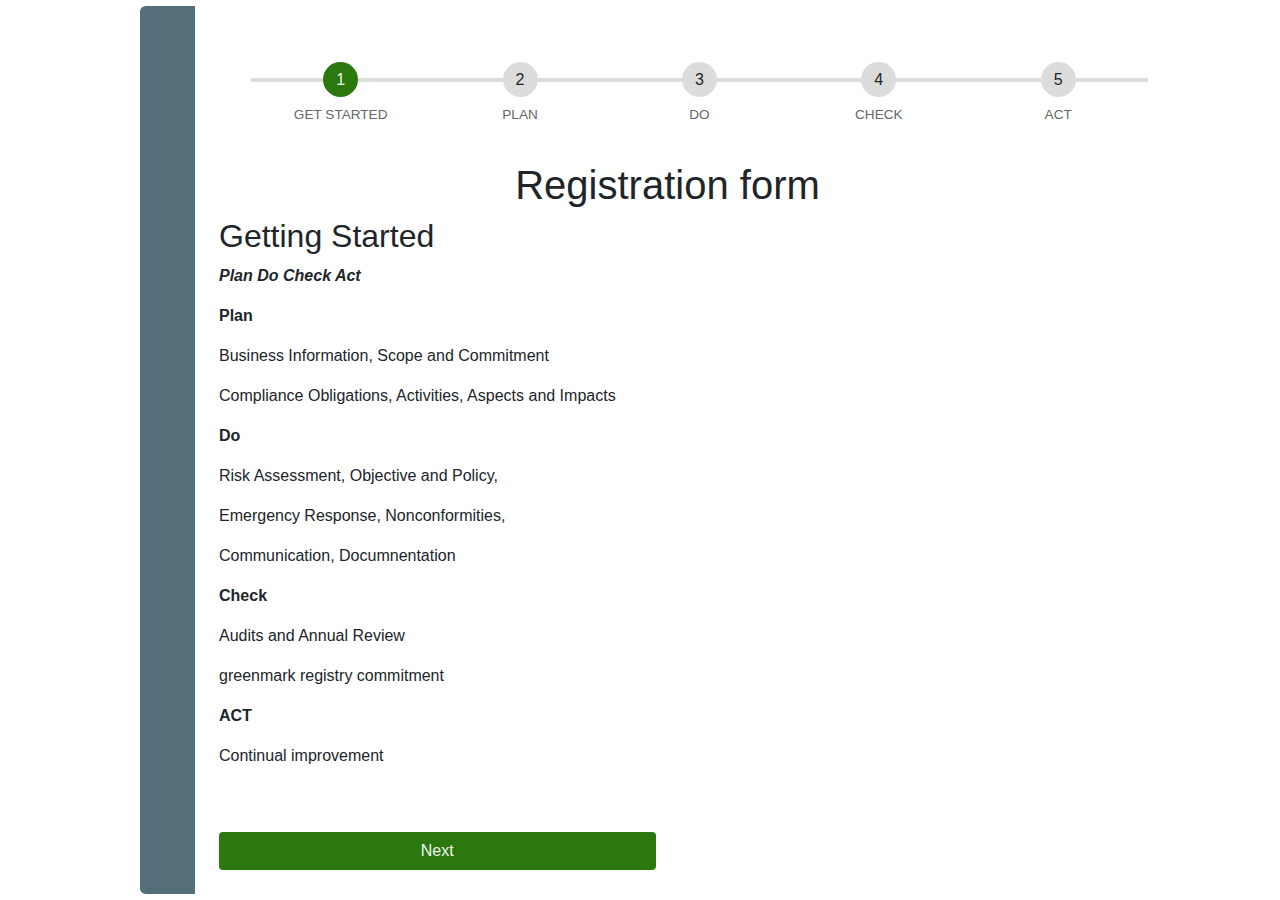
==== commit 80c7b122: "New update done here" ====
--- a/index.html
+++ b/index.html
@@ -7,6 +7,8 @@
     <meta name="viewport" content="width=device-width, initial-scale=1.0" />
     <link rel="stylesheet" href="styling.css" />
     <script src="script.js" defer></script>
+
+    <link rel="stylesheet" href="https://cdn.jsdelivr.net/npm/bootstrap@4.0.0/dist/css/bootstrap.min.css" integrity="sha384-Gn5384xqQ1aoWXA+058RXPxPg6fy4IWvTNh0E263XmFcJlSAwiGgFAW/dAiS6JXm" crossorigin="anonymous">
     <title>Registraion Form</title>
 </head>
 
@@ -84,14 +86,35 @@
                 <h2>SCOPE</h2>
                 <P>Physical location(s) to which the system applies: <strong>ISif you do business in more than one
                         location, list all locations, including office</strong></P>
-                <label for="">Title</label>
-                <input type="text" class="input-new"></input> <br>
-
-                <label for="">Location Name</label>
-                <input type="text" class="input-new"></input> <br>
-
-                <label for="">Address</label>
-                <input type="text" class="input-new"></input>
+                        <div class="container mt-5">
+                            <div class="row">
+                            
+                          
+                            
+                              <div class="col-md-"></div>
+                              
+                              <div class="col-md-6">
+                                      
+                                          <div class="mb-3 input-group repeatDiv" id="repeatDiv">
+                                              <label for="" class="new-style">Location</label> 
+                                              <input type="text" class="form-control new-style" name="mobile[]" placeholder=""> <br>
+                                              <label for="" class="new-style">Phone Number</label>
+                                              <input type="number" class="form-control new-style" name="mobile[]" placeholder=""> <br>
+                                              <label for="Location" class="new-style">Address</label>
+                                              <input type="text" class="form-control new-style" name="mobile[]" placeholder=""> <br> 
+                                              <hr>
+                                          </div>
+                                           
+                          
+                                          <button type="button" class="btn btn-info" id="repeatDivBtn" data-increment="1">Add More Input</button> 
+                                      
+                              </div>
+                              
+                              <div class="col-md-3"></div>
+                            </div>
+                          </div>
+                          <br>
+                          
 
                 <p><strong>Key Decision Maker(s) responsible for the system:</strong>leading, policy, budget,
                     objectives, implementation, quarterly auditing and annual review:</p>
@@ -1178,8 +1201,20 @@
 
         <!-- Section for CHECK -->
         <div class="form-step">
+            <h2>AUDITS AND ANNUAL MANAGEMENT REVIEW</h2>
+            <p>Auditing is a key part of the ISO 14001:2015 System. Its function is to evaluate performance against the objectives that were chosen at the beginning of your annual cycle and conformance with compliance obligations.  The major audit is at the end of the year when all objectives are to be fully completed. To ensure compliance, periodic audits - at the end of every quarter - are undertaken during the year, to look at progress in achieving objectives.  The auditors are people working in the business, and no special auditing qualifications are necessary. Ideally another person than the one responsible for the objective should do the audit for the objective being evaluated. Auditors can be different people at different checkpoints.  As part of your annual subscription, greenmark will review your audit results.</p>
+
+            <p><strong>Note:</strong> the <strong>ISO 14001:2015</strong>  Standard does not require, nor does it favour the option of using official registrars over the options of self-declaration or other third party.  Below please find an example of periodic audits followed by blanks to be filled out at the end of each period and at the end of the year. <br>
+            <strong>In this example</strong> the company started its ISO 14001:2015 Environmental Management on September 1st. <strong> (Note that the start can be at any time during the year).</strong></p>
+
+            <p><strong>Checkpoint 1 Example:</strong>for a company starting its EMS (Environmental Management System) on September 1, 2022: <br>
+            First Quarter Audit for the period September 1 – November 30,2022, <br>
+            <strong> Annual cycle:</strong> September 1 2022 – August 31 2023 <br>
+            <strong> Auditor:</strong> Mercedez Garcia <br>
                 
-            <strong>Date:</strong> (up to three weeks delay from end of first cycle acceptable)</p>
+            <strong>Signature</strong>
+            <strong>Date</strong> (up to three weeks delay from end of first cycle accpetalbe)</p>
+                
             <br>
             <table width="200">
                 <caption>Communication Log:</caption>
@@ -1263,18 +1298,7 @@
             </table>
 
             <br>
-            <h2>AUDITS AND ANNUAL MANAGEMENT REVIEW</h2>
-            <p>Auditing is a key part of the ISO 14001:2015 System. Its function is to evaluate performance against the objectives that were chosen at the beginning of your annual cycle and conformance with compliance obligations.  The major audit is at the end of the year when all objectives are to be fully completed. To ensure compliance, periodic audits - at the end of every quarter - are undertaken during the year, to look at progress in achieving objectives.  The auditors are people working in the business, and no special auditing qualifications are necessary. Ideally another person than the one responsible for the objective should do the audit for the objective being evaluated. Auditors can be different people at different checkpoints.  As part of your annual subscription, greenmark will review your audit results.</p>
-
-            <p><strong>Note:</strong> the <strong>ISO 14001:2015</strong>  Standard does not require, nor does it favour the option of using official registrars over the options of self-declaration or other third party.  Below please find an example of periodic audits followed by blanks to be filled out at the end of each period and at the end of the year. <br>
-            <strong>In this example</strong> the company started its ISO 14001:2015 Environmental Management on September 1st. <strong> (Note that the start can be at any time during the year).</strong></p>
-
-            <p><strong>Checkpoint 1 Example:</strong>for a company starting its EMS (Environmental Management System) on September 1, 2022: <br>
-            First Quarter Audit for the period September 1 – November 30,2022,
-            <strong> Annual cycle:</strong> September 1 2022 – August 31 2023
-            <strong> Auditor:</strong> Mercedez Garcia
-                
-            <strong>Signature</strong>
+
 
             <br><br>
             <div class="btns-group">
@@ -1311,6 +1335,20 @@
             </div>
         </div>
 
+
+
+
+
+
+
+
+
+    <script src="https://code.jquery.com/jquery-3.2.1.slim.min.js" integrity="sha384-KJ3o2DKtIkvYIK3UENzmM7KCkRr/rE9/Qpg6aAZGJwFDMVNA/GpGFF93hXpG5KkN" crossorigin="anonymous"></script>
+    <script src="https://cdn.jsdelivr.net/npm/popper.js@1.12.9/dist/umd/popper.min.js" integrity="sha384-ApNbgh9B+Y1QKtv3Rn7W3mgPxhU9K/ScQsAP7hUibX39j7fakFPskvXusvfa0b4Q" crossorigin="anonymous"></script>
+    <script src="https://cdn.jsdelivr.net/npm/bootstrap@4.0.0/dist/js/bootstrap.min.js" integrity="sha384-JZR6Spejh4U02d8jOt6vLEHfe/JQGiRRSQQxSfFWpi1MquVdAyjUar5+76PVCmYl" crossorigin="anonymous"></script>
+	
+	<script src="https://ajax.googleapis.com/ajax/libs/jquery/3.5.1/jquery.min.js"></script>
+
     </form>
 </body>
 
--- a/styling.css
+++ b/styling.css
@@ -1,241 +1 @@
-:root {
-    --primary-color: rgb(43, 120, 15);
-  }
-  
-  *,
-  *::before,
-  *::after {
-    box-sizing: border-box;
-  }
-  
-  body {
-    font-family: Montserrat, "Segoe UI", Tahoma, Geneva, Verdana, sans-serif;
-    margin: 0;
-    display: grid;
-    place-items: center;
-    min-height: 100vh;
-  }
-  /* Global Stylings */
-  label {
-    display: block;
-    margin-bottom: 0.5rem;
-  }
-  .upload_logo{
-    text-align: center;
-  }
-
-  /* css for logo in the first page */
-  .business_logo{
-    margin: 100px 0;
-  }
-
-  input[type="file" i] {
-    margin-left: 40px;
-  }
-
-  .business_logo, .logo_insert{
-    text-align: center;
-  }
-
-  .logo_insert{
-    margin-left: 50px;
-  }
-
-  .input {
-    display: block;
-    width: 100%;
-    padding: 0.75rem;
-    border: 1px solid #ccc;
-    border-radius: 0.25rem;
-  }
-
-  .input-new, .table-input {
-    display: block;
-    width: 100%;
-    padding: 0.75rem;
-    border: 1px solid #ccc;
-    border-radius: 0.25rem;
-  }
-
-  .textfields{
-    display: inline-flex;
-    width:20% ;
-    padding: 0.75rem;
-    border: 1px solid #ccc;
-    border-radius: 0.25rem;
-  }
-
-  /* css for the budget input */
-  .budget{
-      display: inline-block;
-      width: 20%;
-      padding: 0.75rem;
-      margin-left: 10px;
-      border: 1px solid #ccc;
-      border-radius: 0.25rem;
-    }
-  
-  /* css for textarea */
-  .textarea{
-    width: 100%;
-  }
-
-
-  .width-50 {
-    width: 50%;
-  }
-  
-  .ml-auto {
-    margin-left: auto;
-  }
-  
-  .text-center {
-    text-align: center;
-  }
-  
-  /* Progressbar */
-  .progressbar {
-    position: relative;
-    display: flex;
-    justify-content: space-between;
-    counter-reset: step;
-    margin: 2rem 2rem 4rem;
-  }
-  
-  .progressbar::before,
-  .progress {
-    content: "";
-    position: absolute;
-    top: 50%;
-    transform: translateY(-50%);
-    height: 4px;
-    width: 100%;
-    background-color: #dcdcdc;
-    z-index: -1;
-  }
-  
-  .progress {
-    background-color: var(--primary-color);
-    width: 0%;
-    transition: 0.3s;
-  }
-  
-  .progress-step {
-    width: 2.1875rem;
-    height: 2.1875rem;
-    background-color: #dcdcdc;
-    border-radius: 50%;
-    display: flex;
-    justify-content: center;
-    align-items: center;
-  }
-  
-  .progress-step::before {
-    counter-increment: step;
-    content: counter(step);
-  }
-  
-  .progress-step::after {
-    content: attr(data-title);
-    position: absolute;
-    top: calc(100% + 0.5rem);
-    font-size: 0.85rem;
-    color: #666;
-  }
-  
-  .progress-step-active {
-    background-color: var(--primary-color);
-    color: #f3f3f3;
-  }
-  
-  /* Form */
-  .form {
-    width: clamp(1000px, 30%, 430px);
-    height: auto;
-    margin: 0 auto;
-    border-right: none;
-    border-radius: 0.35rem;
-    padding: 1.5rem;
-    border-left: 55px solid #546e7a;
-  }
-  
-  .form-step {
-    display: none;
-    transform-origin: top;
-    animation: animate 0.5s;
-  }
-  
-  .form-step-active {
-    display: block;
-  }
-  
-  .input-group {
-    margin: 2rem 0;
-  }
-  
-  @keyframes animate {
-    from {
-      transform: scale(1, 0);
-      opacity: 0;
-    }
-    to {
-      transform: scale(1, 1);
-      opacity: 1;
-    }
-  }
-  
-  /* Button */
-  .btns-group {
-    display: grid;
-    grid-template-columns: repeat(2, 1fr);
-    gap: 1.5rem;
-  }
-  
-  .btn {
-    padding: 0.75rem;
-    display: block;
-    text-decoration: none;
-    background-color: var(--primary-color);
-    color: #f3f3f3;
-    text-align: center;
-    border-radius: 0.25rem;
-    cursor: pointer;
-    transition: 0.3s;
-  }
-  .btn:hover {
-    box-shadow: 0 0 0 2px #fff, 0 0 0 3px var(--primary-color);
-  }
-/* styling for the table on page 1 */
-  table {
-    width:100%;
-  }
-  table, th, td {
-    border: 1px solid black;
-    border-collapse: collapse;
-  }
-  th, td {
-    padding: 15px;
-    text-align: left;
-  }
-  #t01 tr:nth-child(even) {
-    background-color: #eee;
-  }
-  #t01 tr:nth-child(odd) {
-   background-color: #fff;
-  }
-  #t01 th {
-    background-color: black;
-    color: white;
-  }
-
-  p{
-    text-align: justify;
-  }
-
-  span{
-    color:red;
-  }
-
-  h3 {
-    color: greenbb;
-  }+.btn,.business_logo,.logo_insert,.text-center,.upload_logo{text-align:center}.btn,.progress{transition:.3s}:root{--primary-color:rgb(43, 120, 15)}*,::after,::before{box-sizing:border-box}body{font-family:Montserrat,"Segoe UI",Tahoma,Geneva,Verdana,sans-serif;margin:0;display:grid;place-items:center;min-height:100vh}label{display:block;margin-bottom:.5rem}.business_logo{margin:100px 0}input[type=file i]{margin-left:40px}.logo_insert{margin-left:50px}.input,.input-new,.table-input{display:block;width:100%;padding:.75rem;border:1px solid #ccc;border-radius:.25rem}.budget,.textfields{width:20%;padding:.75rem}.textfields{display:inline-flex;border:1px solid #ccc;border-radius:.25rem}.budget{display:inline-block;margin-left:10px;border:1px solid #ccc;border-radius:.25rem}.textarea,table{width:100%}.width-50{width:50%}.ml-auto{margin-left:auto}.progressbar{position:relative;display:flex;justify-content:space-between;counter-reset:step;margin:2rem 2rem 4rem}.progress,.progressbar::before{content:"";position:absolute;top:50%;transform:translateY(-50%);height:4px;width:100%;background-color:#dcdcdc;z-index:-1}.progress{background-color:var(--primary-color);width:0%}.progress-step{width:2.1875rem;height:2.1875rem;background-color:#dcdcdc;border-radius:50%;display:flex;justify-content:center;align-items:center}.btn,.progress-step-active{background-color:var(--primary-color);color:#f3f3f3}.progress-step::before{counter-increment:step;content:counter(step)}.progress-step::after{content:attr(data-title);position:absolute;top:calc(100% + .5rem);font-size:.85rem;color:#666}.form{width:clamp(1000px,30%,430px);height:auto;margin:0 auto;border-right:none;border-radius:.35rem;padding:1.5rem;border-left:55px solid #546e7a}.form-step{display:none;transform-origin:top;animation:.5s animate}.form-step-active{display:block}.input-group{margin:2rem 0}@keyframes animate{from{transform:scale(1,0);opacity:0}to{transform:scale(1,1);opacity:1}}.btns-group{display:grid;grid-template-columns:repeat(2,1fr);gap:1.5rem}.btn{padding:.75rem;display:block;text-decoration:none;border-radius:.25rem;cursor:pointer}.btn:hover{box-shadow:0 0 0 2px #fff,0 0 0 3px var(--primary-color)}table,td,th{border:1px solid #000;border-collapse:collapse}td,th{padding:15px;text-align:left}#t01 tr:nth-child(2n){background-color:#eee}#t01 tr:nth-child(odd){background-color:#fff}#t01 th{background-color:#000;color:#fff}p{text-align:justify}span{color:red}h3{color:greenbb}.new-style,div{margin:auto;width:100%}
